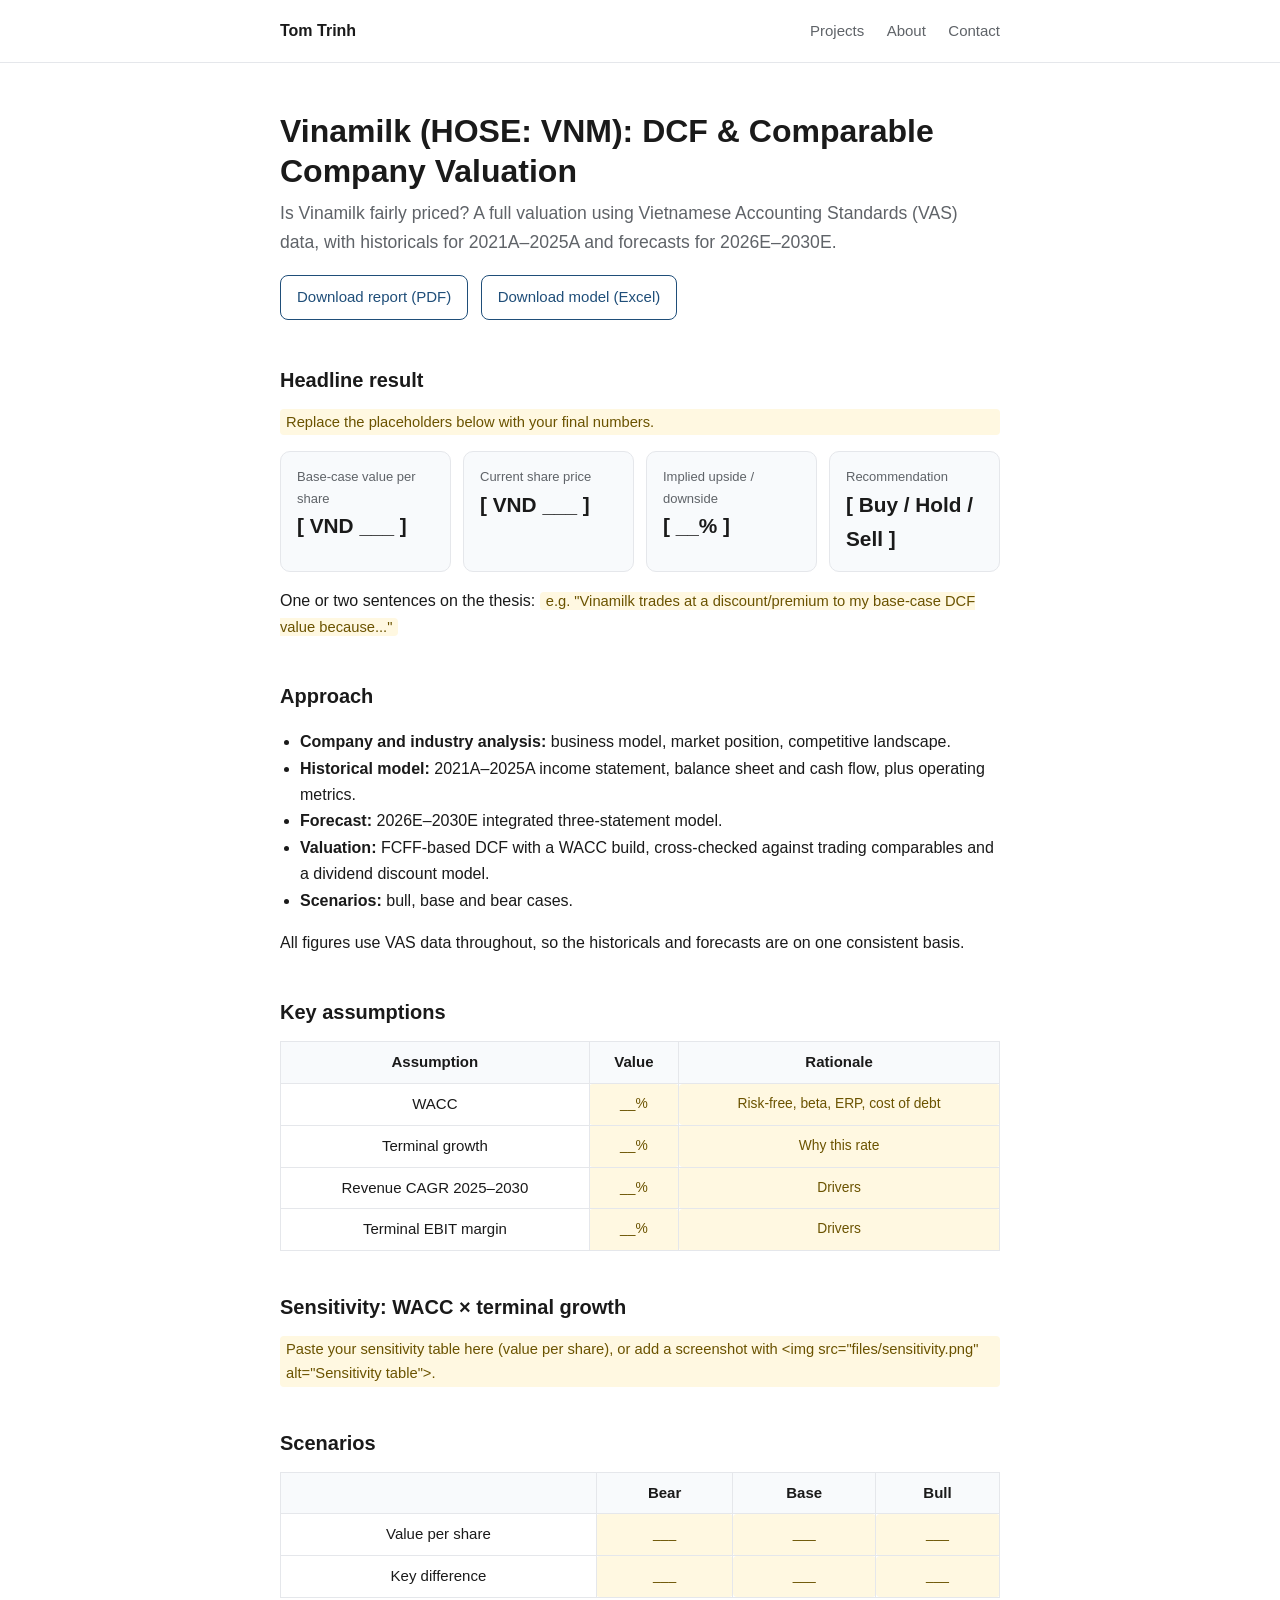
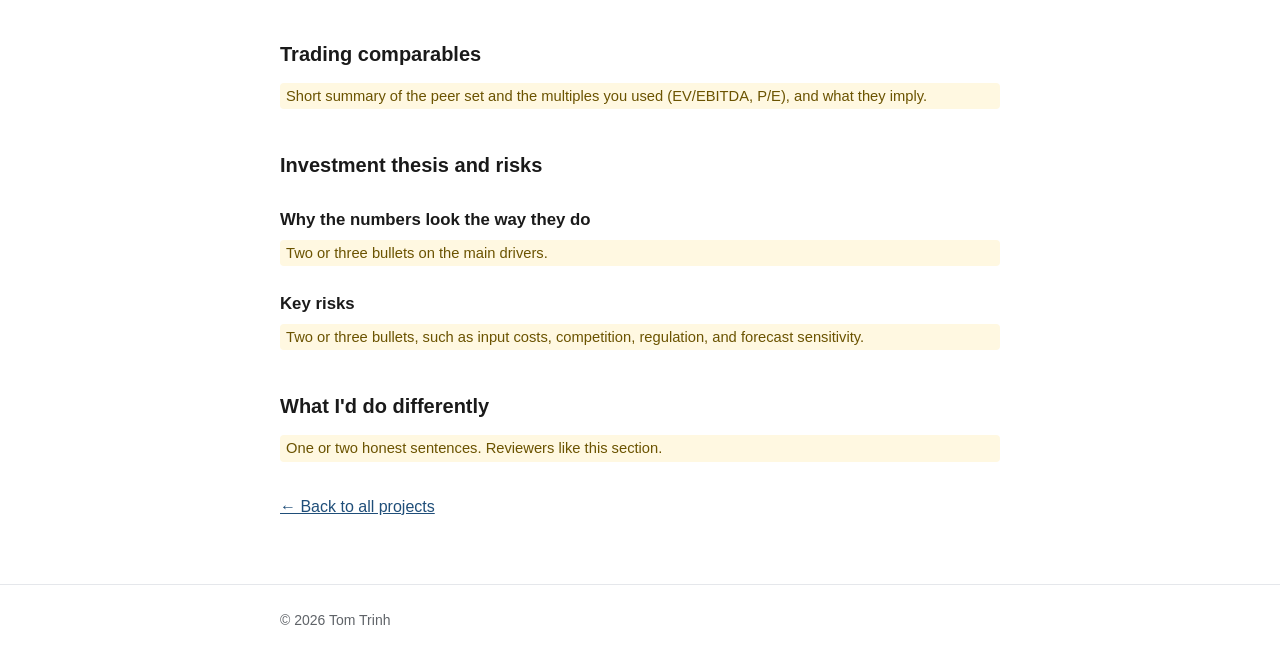
==== vinamilk.html @ cac60f93 "Add files via upload" ====
<!doctype html>
<html lang="en">
<head>
  <meta charset="utf-8">
  <meta name="viewport" content="width=device-width, initial-scale=1">
  <title>Vinamilk Valuation | Tom Trinh</title>
  <meta name="description" content="DCF and comparable-company valuation of Vinamilk (HOSE: VNM).">
  <link rel="stylesheet" href="style.css">
</head>
<body>
  <header class="site">
    <div class="wrap">
      <a class="brand" href="index.html">Tom Trinh</a>
      <nav>
        <a href="index.html#projects">Projects</a>
        <a href="index.html#about">About</a>
        <a href="index.html#contact">Contact</a>
      </nav>
    </div>
  </header>

  <main class="wrap">
    <h1>Vinamilk (HOSE: VNM): DCF &amp; Comparable Company Valuation</h1>
    <p class="lead">Is Vinamilk fairly priced? A full valuation using Vietnamese Accounting Standards (VAS) data, with historicals for 2021A–2025A and forecasts for 2026E–2030E.</p>
    <p>
      <a class="btn" href="files/vinamilk-report.pdf">Download report (PDF)</a>
      <a class="btn" href="files/vinamilk-model.xlsx">Download model (Excel)</a>
    </p>

    <h2>Headline result</h2>
    <p class="todo">Replace the placeholders below with your final numbers.</p>
    <div class="stats">
      <div class="stat"><div class="label">Base-case value per share</div><div class="value">[ VND ___ ]</div></div>
      <div class="stat"><div class="label">Current share price</div><div class="value">[ VND ___ ]</div></div>
      <div class="stat"><div class="label">Implied upside / downside</div><div class="value">[ __% ]</div></div>
      <div class="stat"><div class="label">Recommendation</div><div class="value">[ Buy / Hold / Sell ]</div></div>
    </div>
    <p>One or two sentences on the thesis: <span class="todo">e.g. "Vinamilk trades at a discount/premium to my base-case DCF value because..."</span></p>

    <h2>Approach</h2>
    <ul>
      <li><strong>Company and industry analysis:</strong> business model, market position, competitive landscape.</li>
      <li><strong>Historical model:</strong> 2021A–2025A income statement, balance sheet and cash flow, plus operating metrics.</li>
      <li><strong>Forecast:</strong> 2026E–2030E integrated three-statement model.</li>
      <li><strong>Valuation:</strong> FCFF-based DCF with a WACC build, cross-checked against trading comparables and a dividend discount model.</li>
      <li><strong>Scenarios:</strong> bull, base and bear cases.</li>
    </ul>
    <p>All figures use VAS data throughout, so the historicals and forecasts are on one consistent basis.</p>

    <h2>Key assumptions</h2>
    <table>
      <tr><th>Assumption</th><th>Value</th><th>Rationale</th></tr>
      <tr><td>WACC</td><td class="todo">__%</td><td class="todo">Risk-free, beta, ERP, cost of debt</td></tr>
      <tr><td>Terminal growth</td><td class="todo">__%</td><td class="todo">Why this rate</td></tr>
      <tr><td>Revenue CAGR 2025–2030</td><td class="todo">__%</td><td class="todo">Drivers</td></tr>
      <tr><td>Terminal EBIT margin</td><td class="todo">__%</td><td class="todo">Drivers</td></tr>
    </table>

    <h2>Sensitivity: WACC × terminal growth</h2>
    <p class="todo">Paste your sensitivity table here (value per share), or add a screenshot with &lt;img src="files/sensitivity.png" alt="Sensitivity table"&gt;.</p>

    <h2>Scenarios</h2>
    <table>
      <tr><th></th><th>Bear</th><th>Base</th><th>Bull</th></tr>
      <tr><td>Value per share</td><td class="todo">___</td><td class="todo">___</td><td class="todo">___</td></tr>
      <tr><td>Key difference</td><td class="todo">___</td><td class="todo">___</td><td class="todo">___</td></tr>
    </table>

    <h2>Trading comparables</h2>
    <p class="todo">Short summary of the peer set and the multiples you used (EV/EBITDA, P/E), and what they imply.</p>

    <h2>Investment thesis and risks</h2>
    <h3>Why the numbers look the way they do</h3>
    <p class="todo">Two or three bullets on the main drivers.</p>
    <h3>Key risks</h3>
    <p class="todo">Two or three bullets, such as input costs, competition, regulation, and forecast sensitivity.</p>

    <h2>What I'd do differently</h2>
    <p class="todo">One or two honest sentences. Reviewers like this section.</p>

    <p style="margin-top:32px"><a href="index.html">← Back to all projects</a></p>
  </main>

  <footer>
    <div class="wrap">© 2026 Tom Trinh</div>
  </footer>
</body>
</html>
---- style.css ----
:root {
  --bg: #ffffff;
  --text: #1a1a1a;
  --muted: #5f6368;
  --line: #e5e7eb;
  --accent: #1f4e79;
  --card: #f8fafc;
}
@media (prefers-color-scheme: dark) {
  :root {
    --bg: #0f1419;
    --text: #e8eaed;
    --muted: #9aa0a6;
    --line: #2a313a;
    --accent: #7fb2e5;
    --card: #161c24;
  }
}
* { box-sizing: border-box; }
body {
  margin: 0;
  background: var(--bg);
  color: var(--text);
  font-family: -apple-system, BlinkMacSystemFont, "Segoe UI", Roboto, Helvetica, Arial, sans-serif;
  line-height: 1.65;
}
.wrap { max-width: 760px; margin: 0 auto; padding: 0 20px; }
header.site { border-bottom: 1px solid var(--line); }
header.site .wrap { display: flex; justify-content: space-between; align-items: center; padding-top: 18px; padding-bottom: 18px; }
header.site a.brand { font-weight: 700; color: var(--text); text-decoration: none; }
nav a { margin-left: 18px; color: var(--muted); text-decoration: none; font-size: 15px; }
nav a:hover { color: var(--accent); }
h1 { font-size: 2rem; line-height: 1.25; margin: 48px 0 8px; }
h2 { font-size: 1.25rem; margin: 40px 0 12px; }
h3 { font-size: 1.05rem; margin: 24px 0 6px; }
p { margin: 0 0 14px; }
.lead { font-size: 1.1rem; color: var(--muted); }
a { color: var(--accent); }
.cards { display: grid; gap: 16px; margin-top: 12px; }
.card { border: 1px solid var(--line); background: var(--card); border-radius: 10px; padding: 18px 20px; }
.card h3 { margin-top: 0; }
.card .tag { font-size: 13px; color: var(--muted); }
.card.soon { opacity: 0.7; }
.stats { display: grid; grid-template-columns: repeat(auto-fit, minmax(150px, 1fr)); gap: 12px; margin: 16px 0; }
.stat { border: 1px solid var(--line); background: var(--card); border-radius: 10px; padding: 14px 16px; }
.stat .label { font-size: 13px; color: var(--muted); }
.stat .value { font-size: 1.3rem; font-weight: 700; }
.todo { background: #fff8e1; color: #6b5300; padding: 1px 6px; border-radius: 4px; font-size: 0.92em; }
@media (prefers-color-scheme: dark) { .todo { background: #3a3000; color: #ffd966; } }
table { border-collapse: collapse; width: 100%; font-size: 15px; margin: 12px 0; }
th, td { border: 1px solid var(--line); padding: 8px 10px; text-align: center; }
th { background: var(--card); }
ul { padding-left: 20px; }
footer { border-top: 1px solid var(--line); margin-top: 64px; padding: 24px 0 40px; color: var(--muted); font-size: 14px; }
.btn { display: inline-block; padding: 9px 16px; border-radius: 8px; border: 1px solid var(--accent); color: var(--accent); text-decoration: none; margin: 4px 8px 4px 0; font-size: 15px; }
.btn:hover { background: var(--accent); color: var(--bg); }
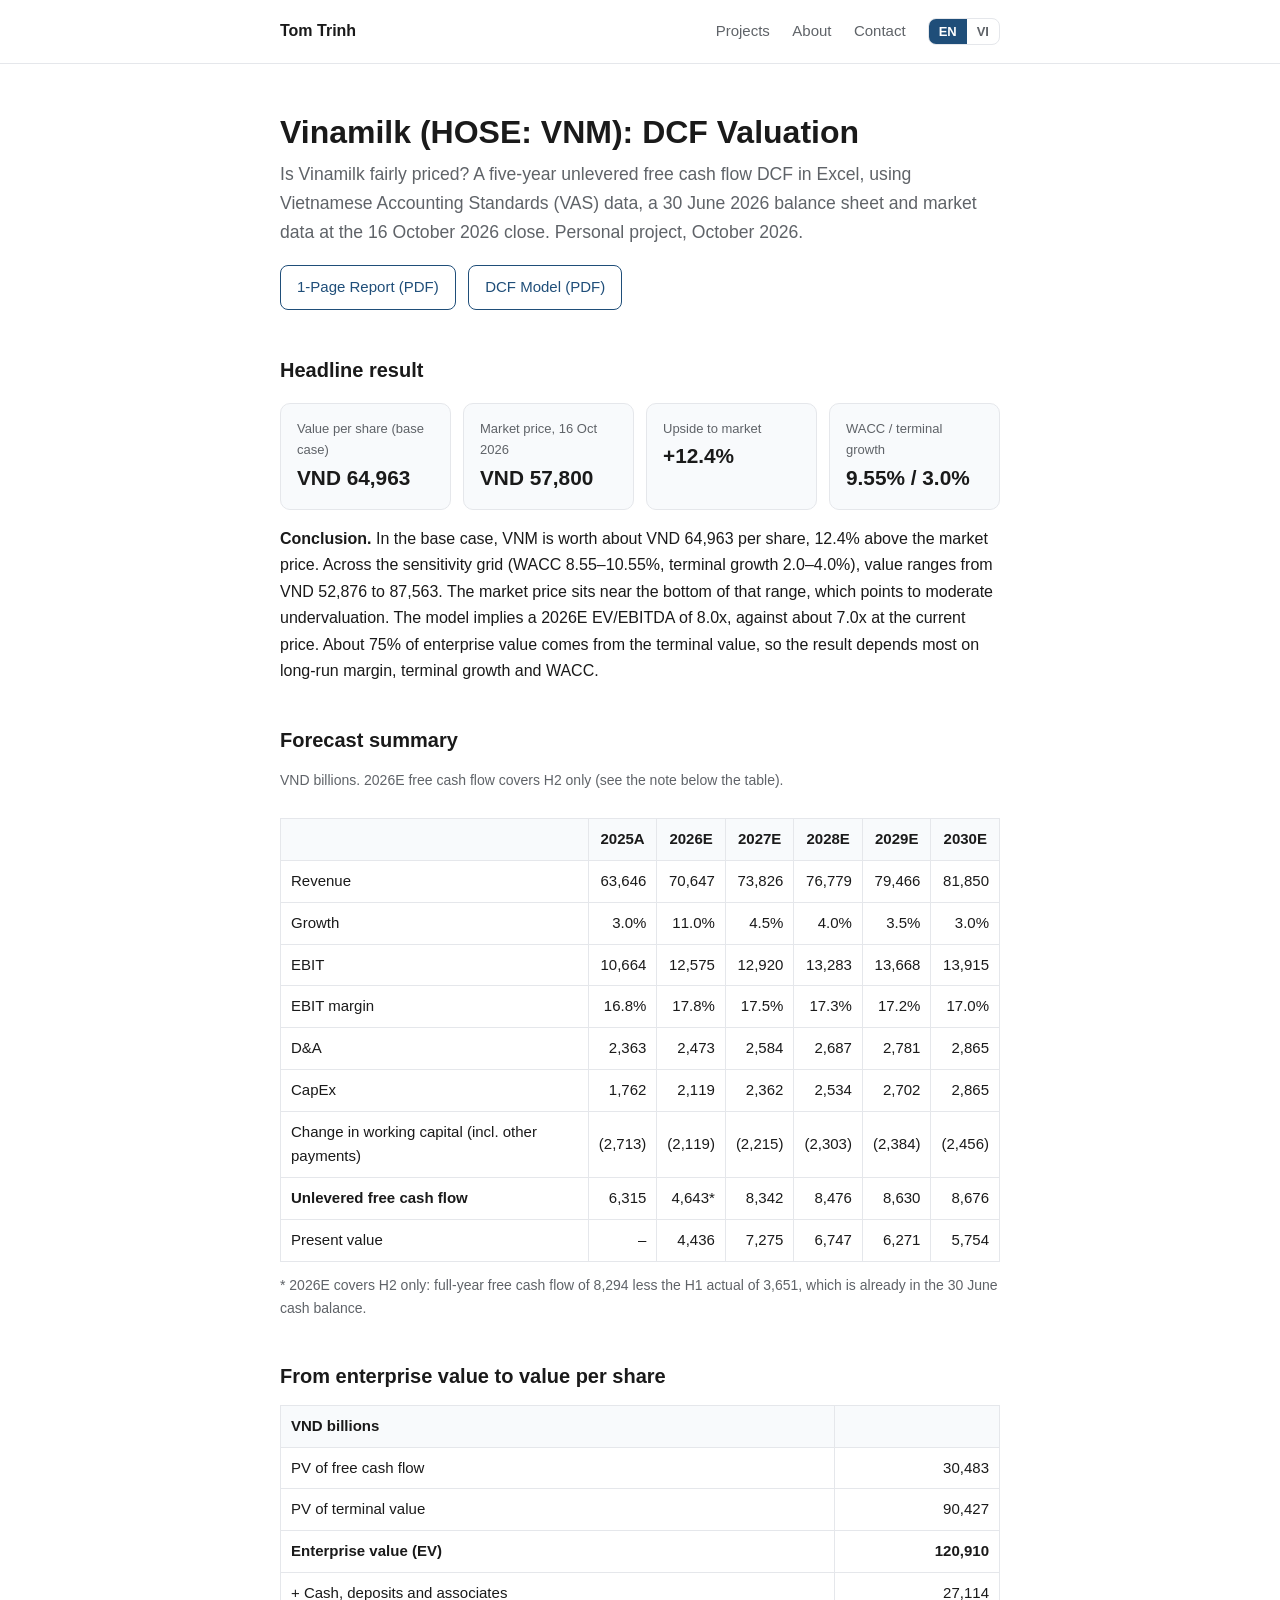
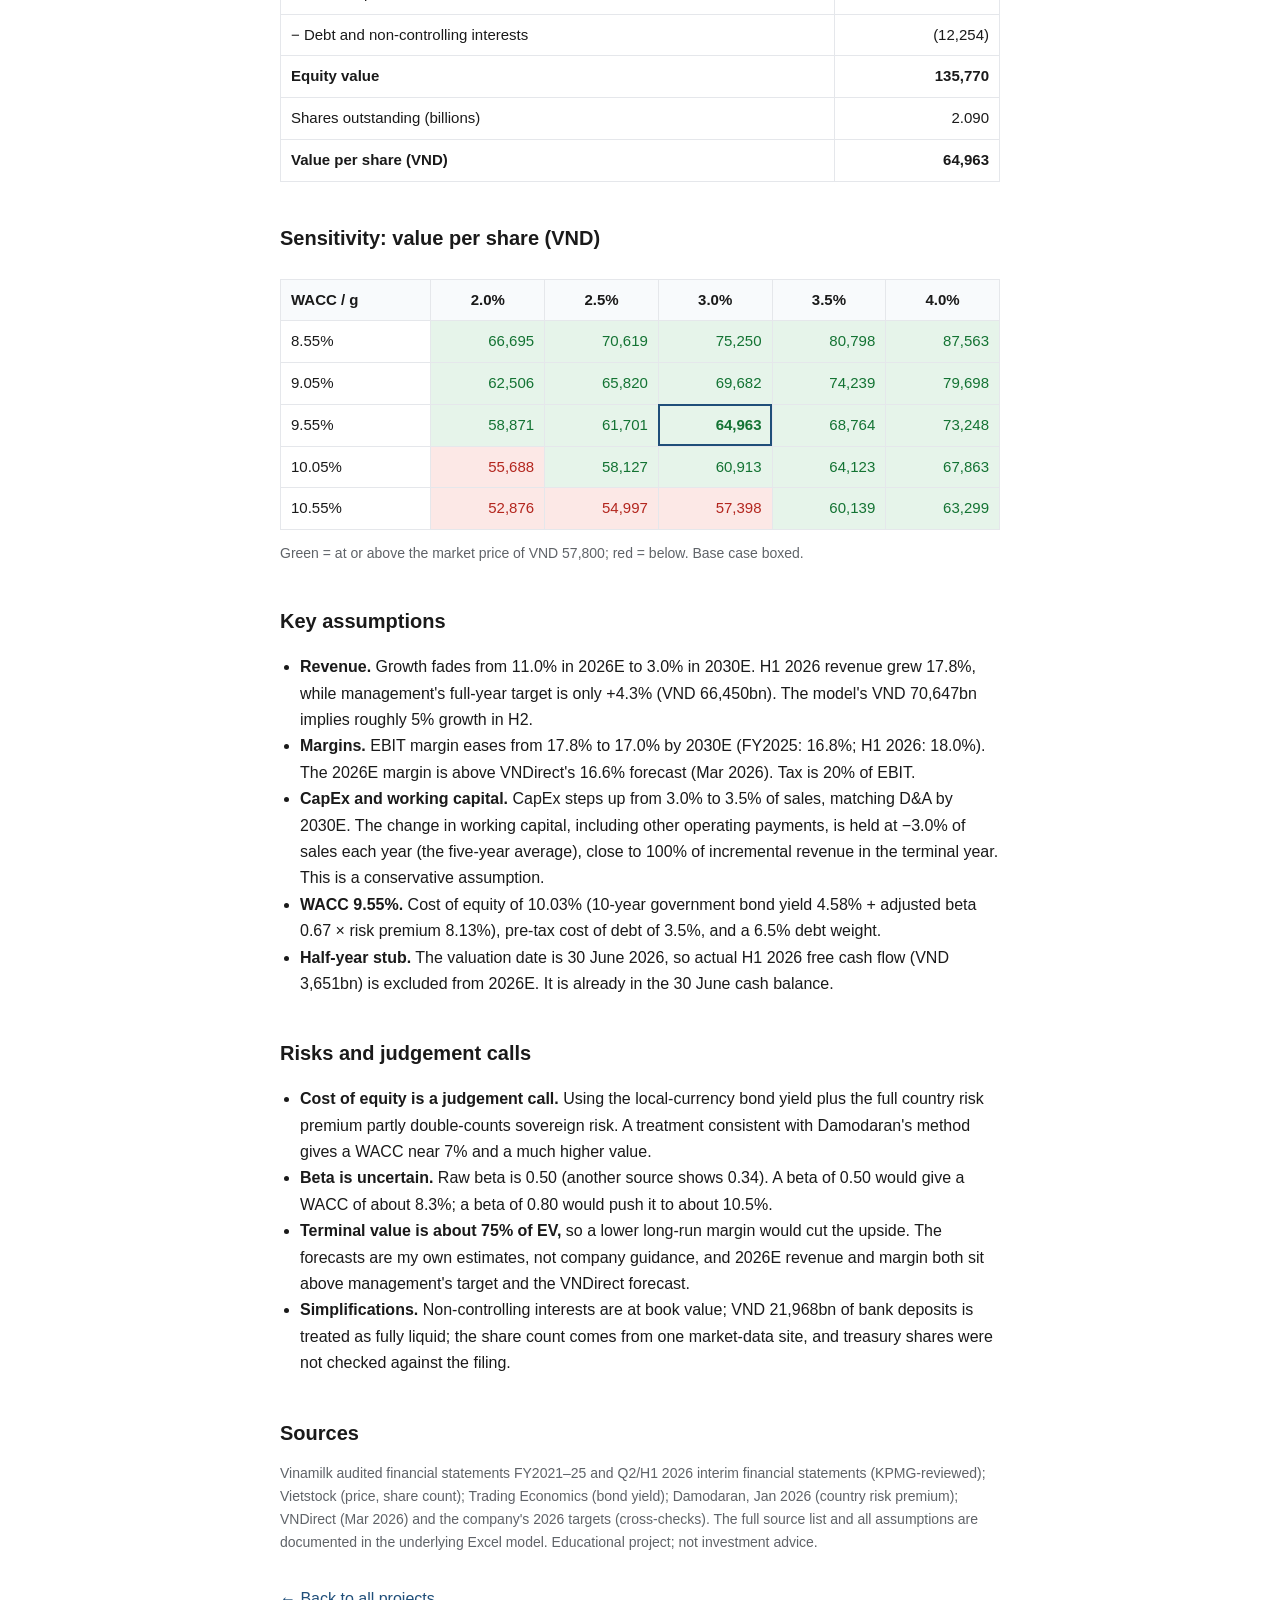
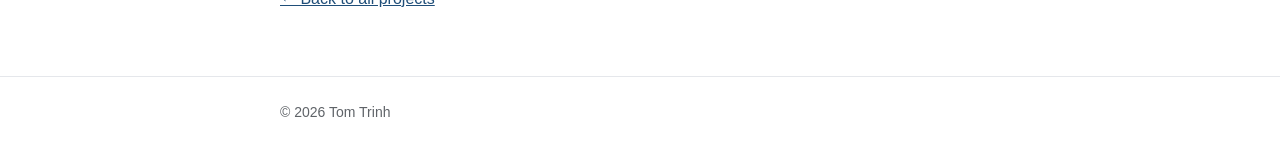
==== commit fdbbd2e9: "Add files via upload" ====
--- a/vinamilk.html
+++ b/vinamilk.html
@@ -3,82 +3,206 @@
 <head>
   <meta charset="utf-8">
   <meta name="viewport" content="width=device-width, initial-scale=1">
-  <title>Vinamilk Valuation | Tom Trinh</title>
-  <meta name="description" content="DCF and comparable-company valuation of Vinamilk (HOSE: VNM).">
+  <title data-en="Vinamilk Valuation | Tom Trinh" data-vi="Định giá Vinamilk | Tom Trinh">Vinamilk Valuation | Tom Trinh</title>
+  <meta name="description" content="DCF valuation of Vinamilk (HOSE: VNM): base case VND 64,963 per share, 12.4% above the market price.">
   <link rel="stylesheet" href="style.css">
+  <script src="script.js"></script>
 </head>
 <body>
   <header class="site">
     <div class="wrap">
       <a class="brand" href="index.html">Tom Trinh</a>
-      <nav>
-        <a href="index.html#projects">Projects</a>
-        <a href="index.html#about">About</a>
-        <a href="index.html#contact">Contact</a>
-      </nav>
+      <div class="right">
+        <nav>
+          <a href="index.html#projects"><span class="en">Projects</span><span class="vi">Dự án</span></a>
+          <a href="index.html#about"><span class="en">About</span><span class="vi">Giới thiệu</span></a>
+          <a href="index.html#contact"><span class="en">Contact</span><span class="vi">Liên hệ</span></a>
+        </nav>
+        <div class="lang" role="group" aria-label="Language">
+          <button type="button" data-lang="en">EN</button>
+          <button type="button" data-lang="vi">VI</button>
+        </div>
+      </div>
     </div>
   </header>
 
   <main class="wrap">
-    <h1>Vinamilk (HOSE: VNM): DCF &amp; Comparable Company Valuation</h1>
-    <p class="lead">Is Vinamilk fairly priced? A full valuation using Vietnamese Accounting Standards (VAS) data, with historicals for 2021A–2025A and forecasts for 2026E–2030E.</p>
+    <h1>
+      <span class="en">Vinamilk (HOSE: VNM): DCF Valuation</span>
+      <span class="vi">Vinamilk (HOSE: VNM): Định giá DCF</span>
+    </h1>
+    <p class="lead en">Is Vinamilk fairly priced? A five-year unlevered free cash flow DCF in Excel, using Vietnamese Accounting Standards (VAS) data, a 30 June 2026 balance sheet and market data at the 16 October 2026 close. Personal project, October 2026.</p>
+    <p class="lead vi">Vinamilk có đang được định giá hợp lý không? Mô hình DCF dòng tiền tự do không vay nợ 5 năm trên Excel, sử dụng dữ liệu theo Chuẩn mực Kế toán Việt Nam (VAS), bảng cân đối tại 30/06/2026 và dữ liệu thị trường ngày 16/10/2026. Dự án cá nhân, tháng 10/2026.</p>
     <p>
-      <a class="btn" href="files/vinamilk-report.pdf">Download report (PDF)</a>
-      <a class="btn" href="files/vinamilk-model.xlsx">Download model (Excel)</a>
+      <a class="btn en" href="files/vinamilk-1-page-report-en.pdf">1-Page Report (PDF)</a>
+      <a class="btn en" href="files/vinamilk-dcf-model-en.pdf">DCF Model (PDF)</a>
+      <a class="btn vi" href="files/vinamilk-1-page-report-vi.pdf">Báo cáo 1 trang (PDF)</a>
+      <a class="btn vi" href="files/vinamilk-dcf-model-vi.pdf">Mô hình DCF (PDF)</a>
     </p>
 
-    <h2>Headline result</h2>
-    <p class="todo">Replace the placeholders below with your final numbers.</p>
-    <div class="stats">
-      <div class="stat"><div class="label">Base-case value per share</div><div class="value">[ VND ___ ]</div></div>
-      <div class="stat"><div class="label">Current share price</div><div class="value">[ VND ___ ]</div></div>
-      <div class="stat"><div class="label">Implied upside / downside</div><div class="value">[ __% ]</div></div>
-      <div class="stat"><div class="label">Recommendation</div><div class="value">[ Buy / Hold / Sell ]</div></div>
-    </div>
-    <p>One or two sentences on the thesis: <span class="todo">e.g. "Vinamilk trades at a discount/premium to my base-case DCF value because..."</span></p>
-
-    <h2>Approach</h2>
-    <ul>
-      <li><strong>Company and industry analysis:</strong> business model, market position, competitive landscape.</li>
-      <li><strong>Historical model:</strong> 2021A–2025A income statement, balance sheet and cash flow, plus operating metrics.</li>
-      <li><strong>Forecast:</strong> 2026E–2030E integrated three-statement model.</li>
-      <li><strong>Valuation:</strong> FCFF-based DCF with a WACC build, cross-checked against trading comparables and a dividend discount model.</li>
-      <li><strong>Scenarios:</strong> bull, base and bear cases.</li>
-    </ul>
-    <p>All figures use VAS data throughout, so the historicals and forecasts are on one consistent basis.</p>
-
-    <h2>Key assumptions</h2>
-    <table>
-      <tr><th>Assumption</th><th>Value</th><th>Rationale</th></tr>
-      <tr><td>WACC</td><td class="todo">__%</td><td class="todo">Risk-free, beta, ERP, cost of debt</td></tr>
-      <tr><td>Terminal growth</td><td class="todo">__%</td><td class="todo">Why this rate</td></tr>
-      <tr><td>Revenue CAGR 2025–2030</td><td class="todo">__%</td><td class="todo">Drivers</td></tr>
-      <tr><td>Terminal EBIT margin</td><td class="todo">__%</td><td class="todo">Drivers</td></tr>
-    </table>
-
-    <h2>Sensitivity: WACC × terminal growth</h2>
-    <p class="todo">Paste your sensitivity table here (value per share), or add a screenshot with &lt;img src="files/sensitivity.png" alt="Sensitivity table"&gt;.</p>
-
-    <h2>Scenarios</h2>
-    <table>
-      <tr><th></th><th>Bear</th><th>Base</th><th>Bull</th></tr>
-      <tr><td>Value per share</td><td class="todo">___</td><td class="todo">___</td><td class="todo">___</td></tr>
-      <tr><td>Key difference</td><td class="todo">___</td><td class="todo">___</td><td class="todo">___</td></tr>
-    </table>
-
-    <h2>Trading comparables</h2>
-    <p class="todo">Short summary of the peer set and the multiples you used (EV/EBITDA, P/E), and what they imply.</p>
-
-    <h2>Investment thesis and risks</h2>
-    <h3>Why the numbers look the way they do</h3>
-    <p class="todo">Two or three bullets on the main drivers.</p>
-    <h3>Key risks</h3>
-    <p class="todo">Two or three bullets, such as input costs, competition, regulation, and forecast sensitivity.</p>
-
-    <h2>What I'd do differently</h2>
-    <p class="todo">One or two honest sentences. Reviewers like this section.</p>
-
-    <p style="margin-top:32px"><a href="index.html">← Back to all projects</a></p>
+    <!-- ========== HEADLINE ========== -->
+    <h2><span class="en">Headline result</span><span class="vi">Kết quả chính</span></h2>
+    <div class="stats en">
+      <div class="stat"><div class="label">Value per share (base case)</div><div class="value">VND 64,963</div></div>
+      <div class="stat"><div class="label">Market price, 16 Oct 2026</div><div class="value">VND 57,800</div></div>
+      <div class="stat"><div class="label">Upside to market</div><div class="value">+12.4%</div></div>
+      <div class="stat"><div class="label">WACC / terminal growth</div><div class="value">9.55% / 3.0%</div></div>
+    </div>
+    <div class="stats vi">
+      <div class="stat"><div class="label">Giá trị mỗi cổ phiếu (kịch bản cơ sở)</div><div class="value">VND 64.963</div></div>
+      <div class="stat"><div class="label">Giá thị trường, 16/10/2026</div><div class="value">VND 57.800</div></div>
+      <div class="stat"><div class="label">Tiềm năng tăng so với giá thị trường</div><div class="value">+12,4%</div></div>
+      <div class="stat"><div class="label">WACC / tăng trưởng dài hạn</div><div class="value">9,55% / 3,0%</div></div>
+    </div>
+    <p class="en"><strong>Conclusion.</strong> In the base case, VNM is worth about VND 64,963 per share, 12.4% above the market price. Across the sensitivity grid (WACC 8.55–10.55%, terminal growth 2.0–4.0%), value ranges from VND 52,876 to 87,563. The market price sits near the bottom of that range, which points to moderate undervaluation. The model implies a 2026E EV/EBITDA of 8.0x, against about 7.0x at the current price. About 75% of enterprise value comes from the terminal value, so the result depends most on long-run margin, terminal growth and WACC.</p>
+    <p class="vi"><strong>Kết luận.</strong> Theo kịch bản cơ sở, VNM có giá trị khoảng 64.963 VND/cổ phiếu, cao hơn giá thị trường 12,4%. Trên lưới độ nhạy (WACC 8,55–10,55%, tăng trưởng dài hạn 2,0–4,0%), giá trị dao động từ 52.876 đến 87.563 VND; giá thị trường nằm gần cận dưới của khoảng này, cho thấy cổ phiếu bị định giá thấp ở mức vừa phải. Mô hình ngụ ý EV/EBITDA 2026E là 8,0x, so với khoảng 7,0x theo giá hiện tại. Khoảng 75% giá trị doanh nghiệp đến từ giá trị cuối kỳ, nên kết quả phụ thuộc nhiều nhất vào biên lợi nhuận dài hạn, tốc độ tăng trưởng và WACC.</p>
+
+    <!-- ========== FORECAST ========== -->
+    <h2><span class="en">Forecast summary</span><span class="vi">Tóm tắt dự phóng</span></h2>
+
+    <div class="en">
+      <p class="note">VND billions. 2026E free cash flow covers H2 only (see the note below the table).</p>
+      <div class="scroll">
+      <table class="num">
+        <tr><th class="left"></th><th>2025A</th><th>2026E</th><th>2027E</th><th>2028E</th><th>2029E</th><th>2030E</th></tr>
+        <tr><td class="left">Revenue</td><td>63,646</td><td>70,647</td><td>73,826</td><td>76,779</td><td>79,466</td><td>81,850</td></tr>
+        <tr><td class="left">Growth</td><td>3.0%</td><td>11.0%</td><td>4.5%</td><td>4.0%</td><td>3.5%</td><td>3.0%</td></tr>
+        <tr><td class="left">EBIT</td><td>10,664</td><td>12,575</td><td>12,920</td><td>13,283</td><td>13,668</td><td>13,915</td></tr>
+        <tr><td class="left">EBIT margin</td><td>16.8%</td><td>17.8%</td><td>17.5%</td><td>17.3%</td><td>17.2%</td><td>17.0%</td></tr>
+        <tr><td class="left">D&amp;A</td><td>2,363</td><td>2,473</td><td>2,584</td><td>2,687</td><td>2,781</td><td>2,865</td></tr>
+        <tr><td class="left">CapEx</td><td>1,762</td><td>2,119</td><td>2,362</td><td>2,534</td><td>2,702</td><td>2,865</td></tr>
+        <tr><td class="left">Change in working capital (incl. other payments)</td><td>(2,713)</td><td>(2,119)</td><td>(2,215)</td><td>(2,303)</td><td>(2,384)</td><td>(2,456)</td></tr>
+        <tr><td class="left"><strong>Unlevered free cash flow</strong></td><td>6,315</td><td>4,643*</td><td>8,342</td><td>8,476</td><td>8,630</td><td>8,676</td></tr>
+        <tr><td class="left">Present value</td><td>–</td><td>4,436</td><td>7,275</td><td>6,747</td><td>6,271</td><td>5,754</td></tr>
+      </table>
+      </div>
+      <p class="note">* 2026E covers H2 only: full-year free cash flow of 8,294 less the H1 actual of 3,651, which is already in the 30 June cash balance.</p>
+    </div>
+
+    <div class="vi">
+      <p class="note">Tỷ VND. Dòng tiền tự do 2026E chỉ tính H2 (xem chú thích dưới bảng).</p>
+      <div class="scroll">
+      <table class="num">
+        <tr><th class="left"></th><th>2025A</th><th>2026E</th><th>2027E</th><th>2028E</th><th>2029E</th><th>2030E</th></tr>
+        <tr><td class="left">Doanh thu</td><td>63.646</td><td>70.647</td><td>73.826</td><td>76.779</td><td>79.466</td><td>81.850</td></tr>
+        <tr><td class="left">Tăng trưởng</td><td>3,0%</td><td>11,0%</td><td>4,5%</td><td>4,0%</td><td>3,5%</td><td>3,0%</td></tr>
+        <tr><td class="left">EBIT</td><td>10.664</td><td>12.575</td><td>12.920</td><td>13.283</td><td>13.668</td><td>13.915</td></tr>
+        <tr><td class="left">Biên EBIT</td><td>16,8%</td><td>17,8%</td><td>17,5%</td><td>17,3%</td><td>17,2%</td><td>17,0%</td></tr>
+        <tr><td class="left">Khấu hao (D&amp;A)</td><td>2.363</td><td>2.473</td><td>2.584</td><td>2.687</td><td>2.781</td><td>2.865</td></tr>
+        <tr><td class="left">Chi đầu tư (CapEx)</td><td>1.762</td><td>2.119</td><td>2.362</td><td>2.534</td><td>2.702</td><td>2.865</td></tr>
+        <tr><td class="left">Thay đổi vốn lưu động (gồm chi hoạt động khác)</td><td>(2.713)</td><td>(2.119)</td><td>(2.215)</td><td>(2.303)</td><td>(2.384)</td><td>(2.456)</td></tr>
+        <tr><td class="left"><strong>Dòng tiền tự do</strong></td><td>6.315</td><td>4.643*</td><td>8.342</td><td>8.476</td><td>8.630</td><td>8.676</td></tr>
+        <tr><td class="left">Hiện giá (PV)</td><td>–</td><td>4.436</td><td>7.275</td><td>6.747</td><td>6.271</td><td>5.754</td></tr>
+      </table>
+      </div>
+      <p class="note">* 2026E chỉ tính H2: cả năm 8.294 trừ thực tế H1 3.651 (đã nằm trong số dư tiền tại 30/06).</p>
+    </div>
+
+    <!-- ========== EV BRIDGE ========== -->
+    <h2><span class="en">From enterprise value to value per share</span><span class="vi">Từ giá trị doanh nghiệp đến giá trị mỗi cổ phiếu</span></h2>
+
+    <div class="en">
+      <table class="num">
+        <tr><th class="left">VND billions</th><th></th></tr>
+        <tr><td class="left">PV of free cash flow</td><td>30,483</td></tr>
+        <tr><td class="left">PV of terminal value</td><td>90,427</td></tr>
+        <tr><td class="left"><strong>Enterprise value (EV)</strong></td><td><strong>120,910</strong></td></tr>
+        <tr><td class="left">+ Cash, deposits and associates</td><td>27,114</td></tr>
+        <tr><td class="left">− Debt and non-controlling interests</td><td>(12,254)</td></tr>
+        <tr><td class="left"><strong>Equity value</strong></td><td><strong>135,770</strong></td></tr>
+        <tr><td class="left">Shares outstanding (billions)</td><td>2.090</td></tr>
+        <tr><td class="left"><strong>Value per share (VND)</strong></td><td><strong>64,963</strong></td></tr>
+      </table>
+    </div>
+
+    <div class="vi">
+      <table class="num">
+        <tr><th class="left">Tỷ VND</th><th></th></tr>
+        <tr><td class="left">Hiện giá dòng tiền tự do</td><td>30.483</td></tr>
+        <tr><td class="left">Hiện giá giá trị cuối kỳ</td><td>90.427</td></tr>
+        <tr><td class="left"><strong>Giá trị doanh nghiệp (EV)</strong></td><td><strong>120.910</strong></td></tr>
+        <tr><td class="left">+ Tiền, tiền gửi và công ty liên kết</td><td>27.114</td></tr>
+        <tr><td class="left">− Nợ vay và lợi ích cổ đông không kiểm soát</td><td>(12.254)</td></tr>
+        <tr><td class="left"><strong>Giá trị vốn chủ sở hữu</strong></td><td><strong>135.770</strong></td></tr>
+        <tr><td class="left">Số cổ phiếu (tỷ)</td><td>2,090</td></tr>
+        <tr><td class="left"><strong>Giá trị mỗi cổ phiếu (VND)</strong></td><td><strong>64.963</strong></td></tr>
+      </table>
+    </div>
+
+    <!-- ========== SENSITIVITY ========== -->
+    <h2><span class="en">Sensitivity: value per share (VND)</span><span class="vi">Độ nhạy: giá trị mỗi cổ phiếu (VND)</span></h2>
+
+    <div class="en">
+      <div class="scroll">
+      <table class="num">
+        <tr><th class="left">WACC / g</th><th>2.0%</th><th>2.5%</th><th>3.0%</th><th>3.5%</th><th>4.0%</th></tr>
+        <tr><td class="left">8.55%</td><td class="g">66,695</td><td class="g">70,619</td><td class="g">75,250</td><td class="g">80,798</td><td class="g">87,563</td></tr>
+        <tr><td class="left">9.05%</td><td class="g">62,506</td><td class="g">65,820</td><td class="g">69,682</td><td class="g">74,239</td><td class="g">79,698</td></tr>
+        <tr><td class="left">9.55%</td><td class="g">58,871</td><td class="g">61,701</td><td class="g base">64,963</td><td class="g">68,764</td><td class="g">73,248</td></tr>
+        <tr><td class="left">10.05%</td><td class="r">55,688</td><td class="g">58,127</td><td class="g">60,913</td><td class="g">64,123</td><td class="g">67,863</td></tr>
+        <tr><td class="left">10.55%</td><td class="r">52,876</td><td class="r">54,997</td><td class="r">57,398</td><td class="g">60,139</td><td class="g">63,299</td></tr>
+      </table>
+      </div>
+      <p class="note">Green = at or above the market price of VND 57,800; red = below. Base case boxed.</p>
+    </div>
+
+    <div class="vi">
+      <div class="scroll">
+      <table class="num">
+        <tr><th class="left">WACC / g</th><th>2,0%</th><th>2,5%</th><th>3,0%</th><th>3,5%</th><th>4,0%</th></tr>
+        <tr><td class="left">8,55%</td><td class="g">66.695</td><td class="g">70.619</td><td class="g">75.250</td><td class="g">80.798</td><td class="g">87.563</td></tr>
+        <tr><td class="left">9,05%</td><td class="g">62.506</td><td class="g">65.820</td><td class="g">69.682</td><td class="g">74.239</td><td class="g">79.698</td></tr>
+        <tr><td class="left">9,55%</td><td class="g">58.871</td><td class="g">61.701</td><td class="g base">64.963</td><td class="g">68.764</td><td class="g">73.248</td></tr>
+        <tr><td class="left">10,05%</td><td class="r">55.688</td><td class="g">58.127</td><td class="g">60.913</td><td class="g">64.123</td><td class="g">67.863</td></tr>
+        <tr><td class="left">10,55%</td><td class="r">52.876</td><td class="r">54.997</td><td class="r">57.398</td><td class="g">60.139</td><td class="g">63.299</td></tr>
+      </table>
+      </div>
+      <p class="note">Xanh = bằng hoặc cao hơn giá thị trường 57.800 VND; đỏ = thấp hơn. Kịch bản cơ sở được đóng khung.</p>
+    </div>
+
+    <!-- ========== ASSUMPTIONS ========== -->
+    <h2><span class="en">Key assumptions</span><span class="vi">Giả định chính</span></h2>
+
+    <ul class="en">
+      <li><strong>Revenue.</strong> Growth fades from 11.0% in 2026E to 3.0% in 2030E. H1 2026 revenue grew 17.8%, while management's full-year target is only +4.3% (VND 66,450bn). The model's VND 70,647bn implies roughly 5% growth in H2.</li>
+      <li><strong>Margins.</strong> EBIT margin eases from 17.8% to 17.0% by 2030E (FY2025: 16.8%; H1 2026: 18.0%). The 2026E margin is above VNDirect's 16.6% forecast (Mar 2026). Tax is 20% of EBIT.</li>
+      <li><strong>CapEx and working capital.</strong> CapEx steps up from 3.0% to 3.5% of sales, matching D&amp;A by 2030E. The change in working capital, including other operating payments, is held at −3.0% of sales each year (the five-year average), close to 100% of incremental revenue in the terminal year. This is a conservative assumption.</li>
+      <li><strong>WACC 9.55%.</strong> Cost of equity of 10.03% (10-year government bond yield 4.58% + adjusted beta 0.67 × risk premium 8.13%), pre-tax cost of debt of 3.5%, and a 6.5% debt weight.</li>
+      <li><strong>Half-year stub.</strong> The valuation date is 30 June 2026, so actual H1 2026 free cash flow (VND 3,651bn) is excluded from 2026E. It is already in the 30 June cash balance.</li>
+    </ul>
+    <ul class="vi">
+      <li><strong>Doanh thu.</strong> Tăng trưởng giảm dần từ 11,0% (2026E) xuống 3,0% (2030E). Doanh thu H1 2026 tăng 17,8%, trong khi mục tiêu cả năm của ban lãnh đạo chỉ +4,3% (66.450 tỷ VND); mức 70.647 tỷ trong mô hình hàm ý H2 tăng khoảng 5%.</li>
+      <li><strong>Biên lợi nhuận.</strong> Biên EBIT giảm từ 17,8% xuống 17,0% vào 2030E (FY2025: 16,8%; H1 2026: 18,0%). Biên 2026E cao hơn mức dự báo 16,6% của VNDirect (3/2026). Thuế 20% trên EBIT.</li>
+      <li><strong>Chi đầu tư và vốn lưu động.</strong> CapEx tăng dần từ 3,0% lên 3,5% doanh thu, bằng khấu hao vào 2030E. Thay đổi vốn lưu động, gồm cả các khoản chi hoạt động khác, giữ ở −3,0% doanh thu mỗi năm (trung bình 5 năm), xấp xỉ 100% phần doanh thu tăng thêm ở năm cuối; đây là giả định thận trọng.</li>
+      <li><strong>WACC 9,55%.</strong> Chi phí vốn chủ sở hữu 10,03% (lợi suất trái phiếu chính phủ 10 năm 4,58% + beta điều chỉnh 0,67 × phần bù rủi ro 8,13%); chi phí nợ trước thuế 3,5%; tỷ trọng nợ 6,5%.</li>
+      <li><strong>Kỳ lẻ nửa năm.</strong> Ngày định giá là 30/06/2026 nên dòng tiền tự do thực tế của H1 2026 (3.651 tỷ VND) được loại khỏi 2026E, vì đã nằm trong số dư tiền tại 30/06.</li>
+    </ul>
+
+    <!-- ========== RISKS ========== -->
+    <h2><span class="en">Risks and judgement calls</span><span class="vi">Rủi ro và các nhận định chủ quan</span></h2>
+
+    <ul class="en">
+      <li><strong>Cost of equity is a judgement call.</strong> Using the local-currency bond yield plus the full country risk premium partly double-counts sovereign risk. A treatment consistent with Damodaran's method gives a WACC near 7% and a much higher value.</li>
+      <li><strong>Beta is uncertain.</strong> Raw beta is 0.50 (another source shows 0.34). A beta of 0.50 would give a WACC of about 8.3%; a beta of 0.80 would push it to about 10.5%.</li>
+      <li><strong>Terminal value is about 75% of EV,</strong> so a lower long-run margin would cut the upside. The forecasts are my own estimates, not company guidance, and 2026E revenue and margin both sit above management's target and the VNDirect forecast.</li>
+      <li><strong>Simplifications.</strong> Non-controlling interests are at book value; VND 21,968bn of bank deposits is treated as fully liquid; the share count comes from one market-data site, and treasury shares were not checked against the filing.</li>
+    </ul>
+    <ul class="vi">
+      <li><strong>Chi phí vốn chủ sở hữu là một nhận định chủ quan.</strong> Dùng lợi suất trái phiếu nội tệ cộng toàn bộ phần bù rủi ro quốc gia là tính trùng một phần rủi ro chủ quyền. Cách xử lý nhất quán với phương pháp của Damodaran cho WACC gần 7% và giá trị cao hơn nhiều.</li>
+      <li><strong>Beta chưa chắc chắn.</strong> Beta thô là 0,50 (một nguồn khác cho 0,34). Beta 0,50 cho WACC khoảng 8,3%; beta 0,80 đẩy WACC lên khoảng 10,5%.</li>
+      <li><strong>Giá trị cuối kỳ chiếm khoảng 75% EV,</strong> nên biên lợi nhuận dài hạn thấp hơn sẽ làm giảm tiềm năng tăng. Dự phóng là ước tính của tôi, không phải định hướng của công ty; doanh thu và biên 2026E đều cao hơn mục tiêu của ban lãnh đạo và dự báo của VNDirect.</li>
+      <li><strong>Đơn giản hóa.</strong> Lợi ích cổ đông không kiểm soát tính theo giá trị sổ sách; tiền gửi ngân hàng (21.968 tỷ VND) coi là thanh khoản hoàn toàn; số cổ phiếu lấy từ một trang dữ liệu thị trường, chưa đối chiếu cổ phiếu quỹ với báo cáo.</li>
+    </ul>
+
+    <!-- ========== SOURCES ========== -->
+    <h2><span class="en">Sources</span><span class="vi">Nguồn</span></h2>
+    <p class="note en">Vinamilk audited financial statements FY2021–25 and Q2/H1 2026 interim financial statements (KPMG-reviewed); Vietstock (price, share count); Trading Economics (bond yield); Damodaran, Jan 2026 (country risk premium); VNDirect (Mar 2026) and the company's 2026 targets (cross-checks). The full source list and all assumptions are documented in the underlying Excel model. Educational project; not investment advice.</p>
+    <p class="note vi">Báo cáo tài chính kiểm toán FY2021–25 và báo cáo tài chính giữa niên độ Q2/H1 2026 (đã được KPMG soát xét) của Vinamilk; Vietstock (giá, số cổ phiếu); Trading Economics (lợi suất trái phiếu); Damodaran, 1/2026 (phần bù rủi ro quốc gia); VNDirect (3/2026) và mục tiêu 2026 của công ty (đối chiếu). Danh sách đầy đủ và toàn bộ giả định được ghi trong file mô hình Excel gốc. Dự án học tập; không phải khuyến nghị đầu tư.</p>
+
+    <p style="margin-top:32px">
+      <a class="en" href="index.html">← Back to all projects</a>
+      <a class="vi" href="index.html">← Quay lại tất cả dự án</a>
+    </p>
   </main>
 
   <footer>
--- a/style.css
+++ b/style.css
@@ -24,12 +24,23 @@
   font-family: -apple-system, BlinkMacSystemFont, "Segoe UI", Roboto, Helvetica, Arial, sans-serif;
   line-height: 1.65;
 }
+
+/* Language switching */
+html[lang="en"] .vi { display: none !important; }
+html[lang="vi"] .en { display: none !important; }
+
 .wrap { max-width: 760px; margin: 0 auto; padding: 0 20px; }
 header.site { border-bottom: 1px solid var(--line); }
-header.site .wrap { display: flex; justify-content: space-between; align-items: center; padding-top: 18px; padding-bottom: 18px; }
+header.site .wrap { display: flex; justify-content: space-between; align-items: center; padding-top: 18px; padding-bottom: 18px; gap: 12px; flex-wrap: wrap; }
 header.site a.brand { font-weight: 700; color: var(--text); text-decoration: none; }
+.right { display: flex; align-items: center; }
 nav a { margin-left: 18px; color: var(--muted); text-decoration: none; font-size: 15px; }
 nav a:hover { color: var(--accent); }
+.lang { margin-left: 22px; display: inline-flex; border: 1px solid var(--line); border-radius: 8px; overflow: hidden; }
+.lang button { background: transparent; color: var(--muted); border: 0; padding: 5px 10px; font-size: 13px; font-weight: 600; cursor: pointer; font-family: inherit; }
+.lang button:hover { color: var(--accent); }
+.lang button.active { background: var(--accent); color: var(--bg); }
+
 h1 { font-size: 2rem; line-height: 1.25; margin: 48px 0 8px; }
 h2 { font-size: 1.25rem; margin: 40px 0 12px; }
 h3 { font-size: 1.05rem; margin: 24px 0 6px; }
@@ -50,6 +61,18 @@
 table { border-collapse: collapse; width: 100%; font-size: 15px; margin: 12px 0; }
 th, td { border: 1px solid var(--line); padding: 8px 10px; text-align: center; }
 th { background: var(--card); }
+table.num td { text-align: right; white-space: nowrap; }
+table.num th { white-space: nowrap; }
+td.left, th.left { text-align: left !important; white-space: normal !important; }
+.scroll { overflow-x: auto; }
+td.g { background: #e6f4ea; color: #137333; }
+td.r { background: #fce8e6; color: #b3261e; }
+td.base { outline: 2px solid var(--accent); outline-offset: -2px; font-weight: 700; }
+@media (prefers-color-scheme: dark) {
+  td.g { background: #12301c; color: #81c995; }
+  td.r { background: #3a1613; color: #f28b82; }
+}
+.note { font-size: 14px; color: var(--muted); }
 ul { padding-left: 20px; }
 footer { border-top: 1px solid var(--line); margin-top: 64px; padding: 24px 0 40px; color: var(--muted); font-size: 14px; }
 .btn { display: inline-block; padding: 9px 16px; border-radius: 8px; border: 1px solid var(--accent); color: var(--accent); text-decoration: none; margin: 4px 8px 4px 0; font-size: 15px; }
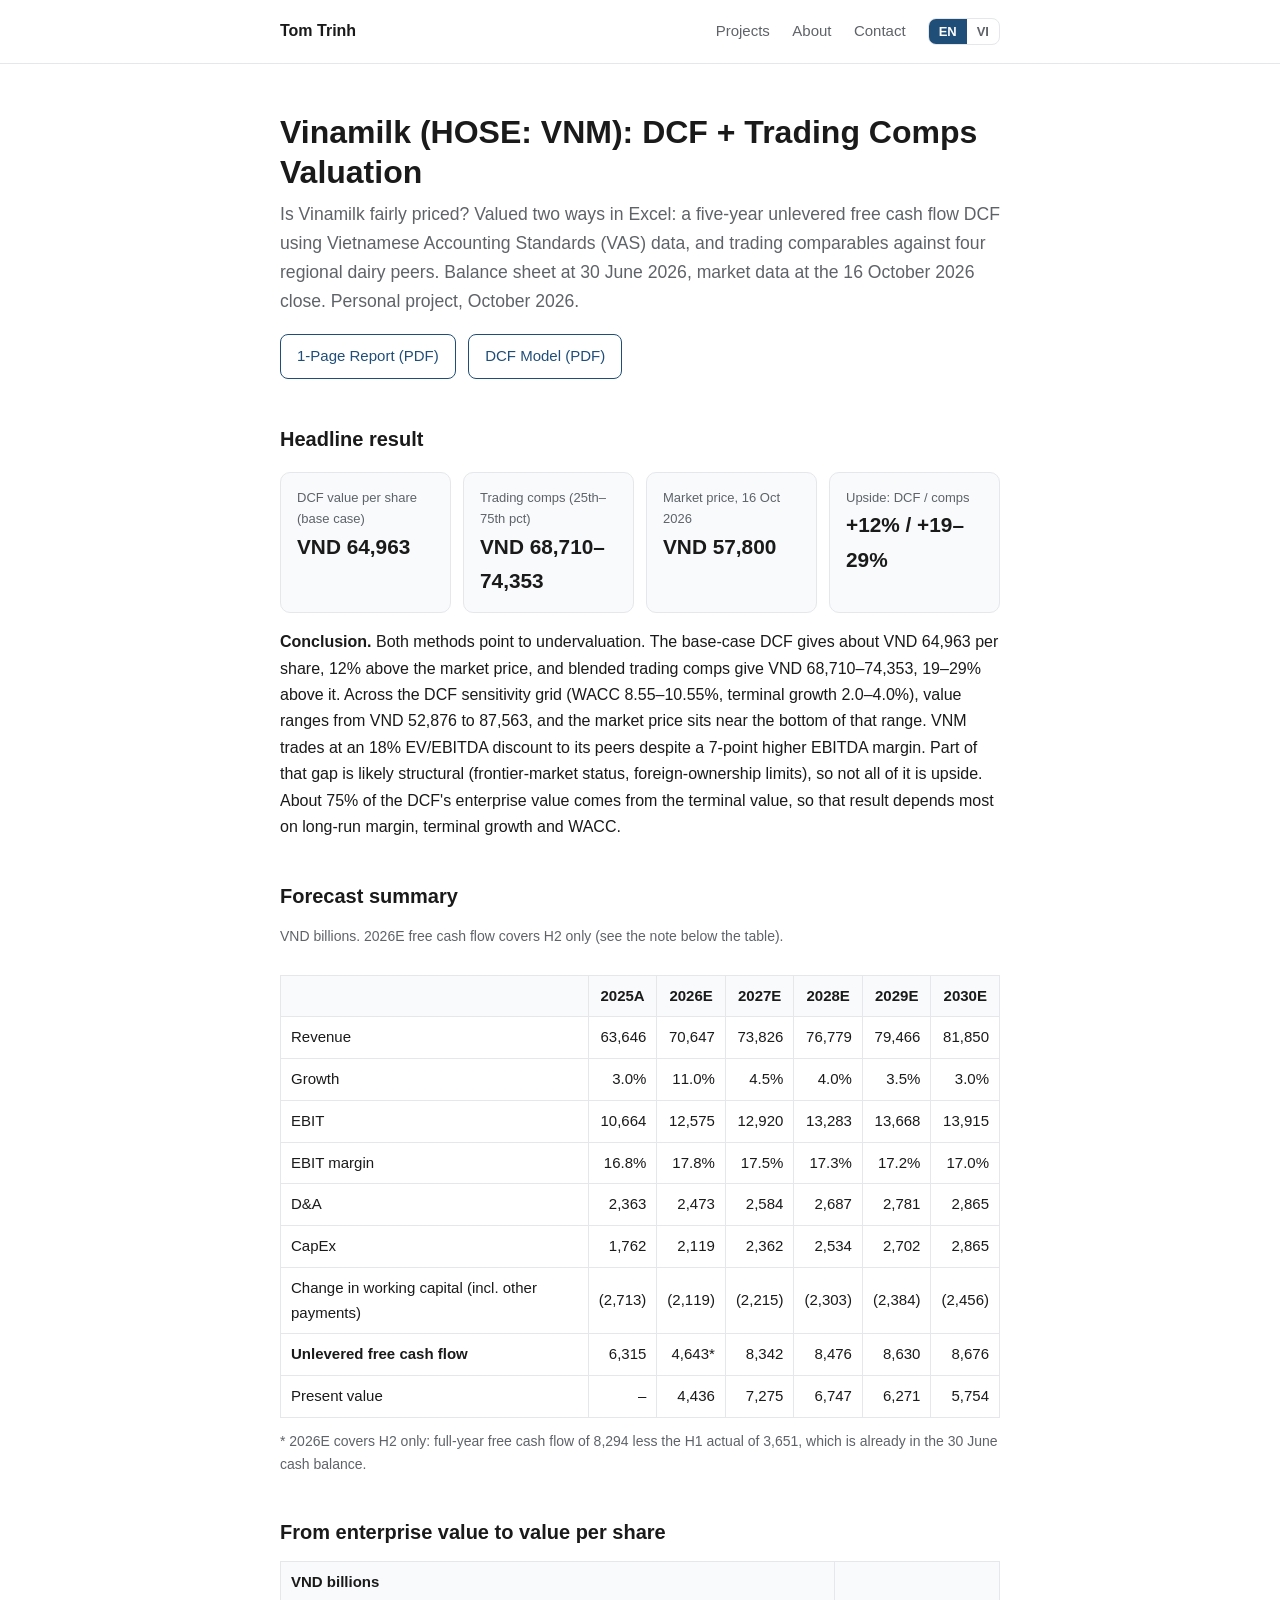
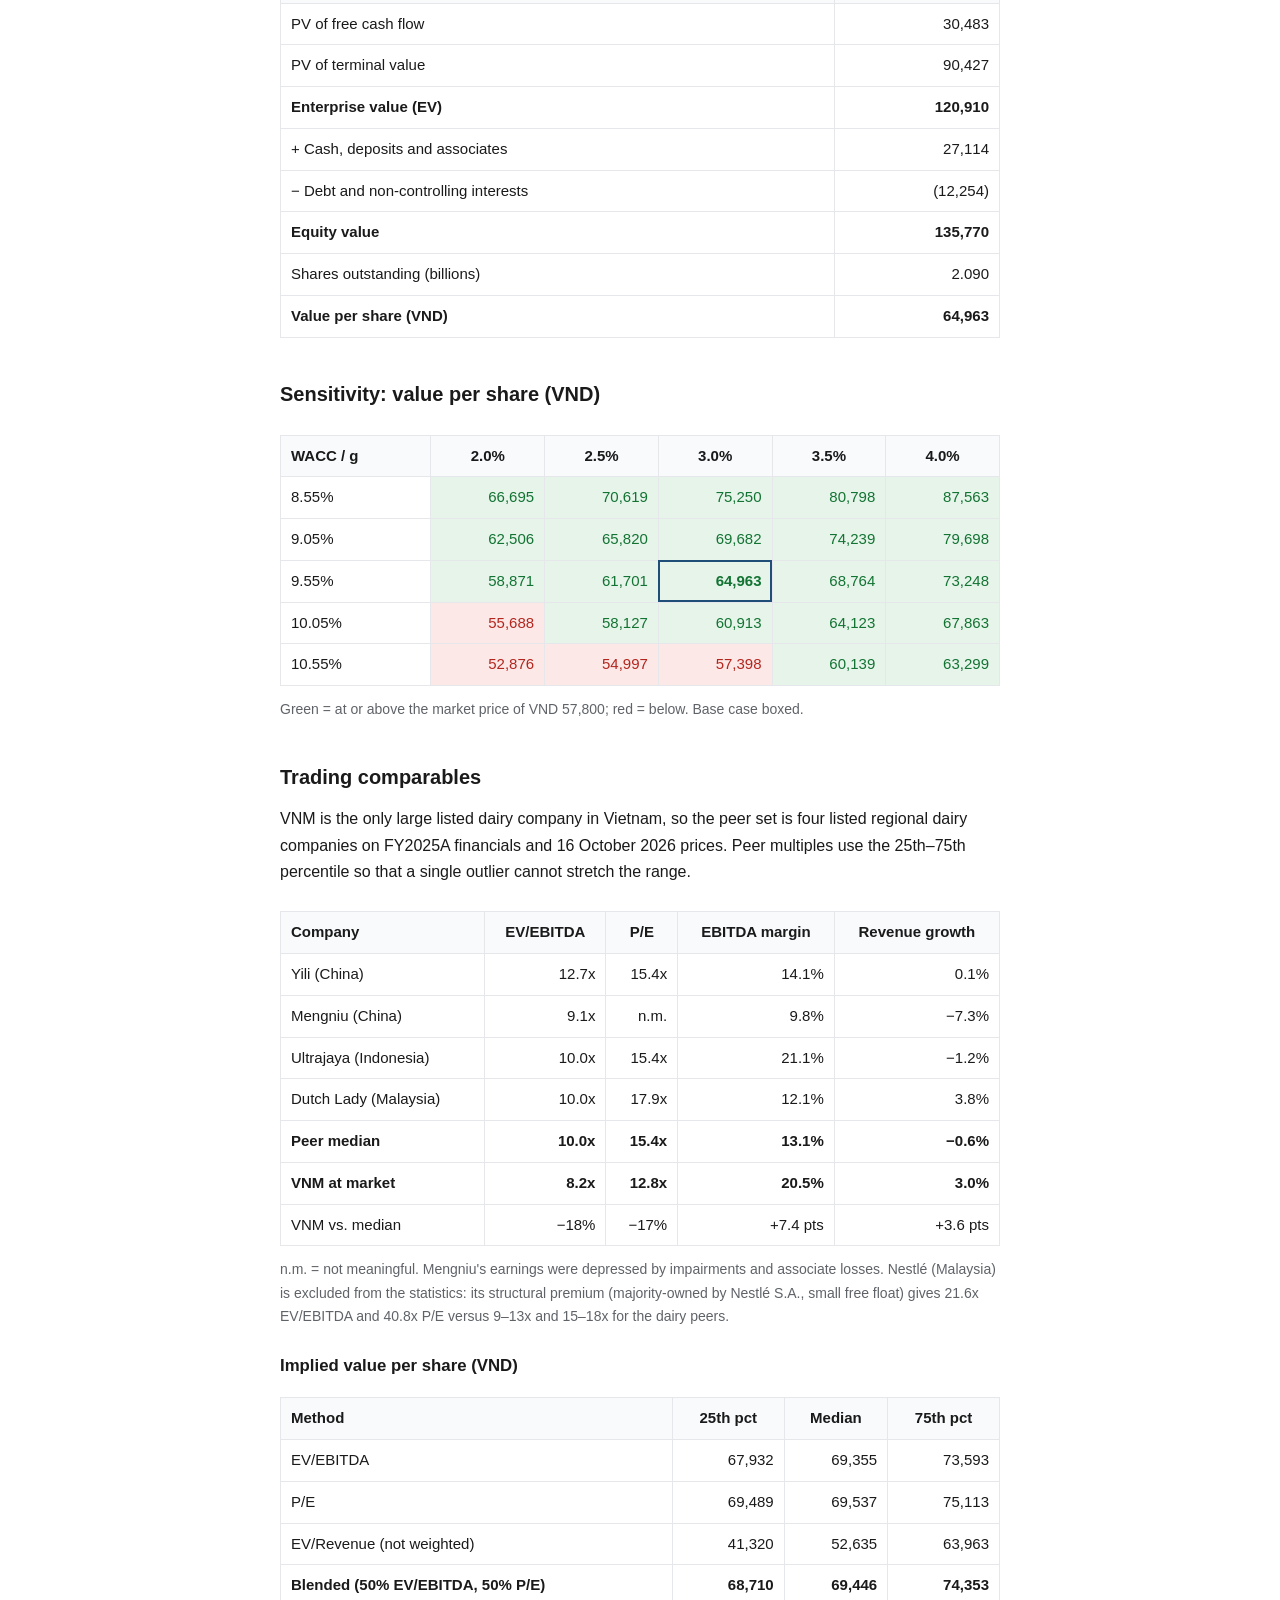
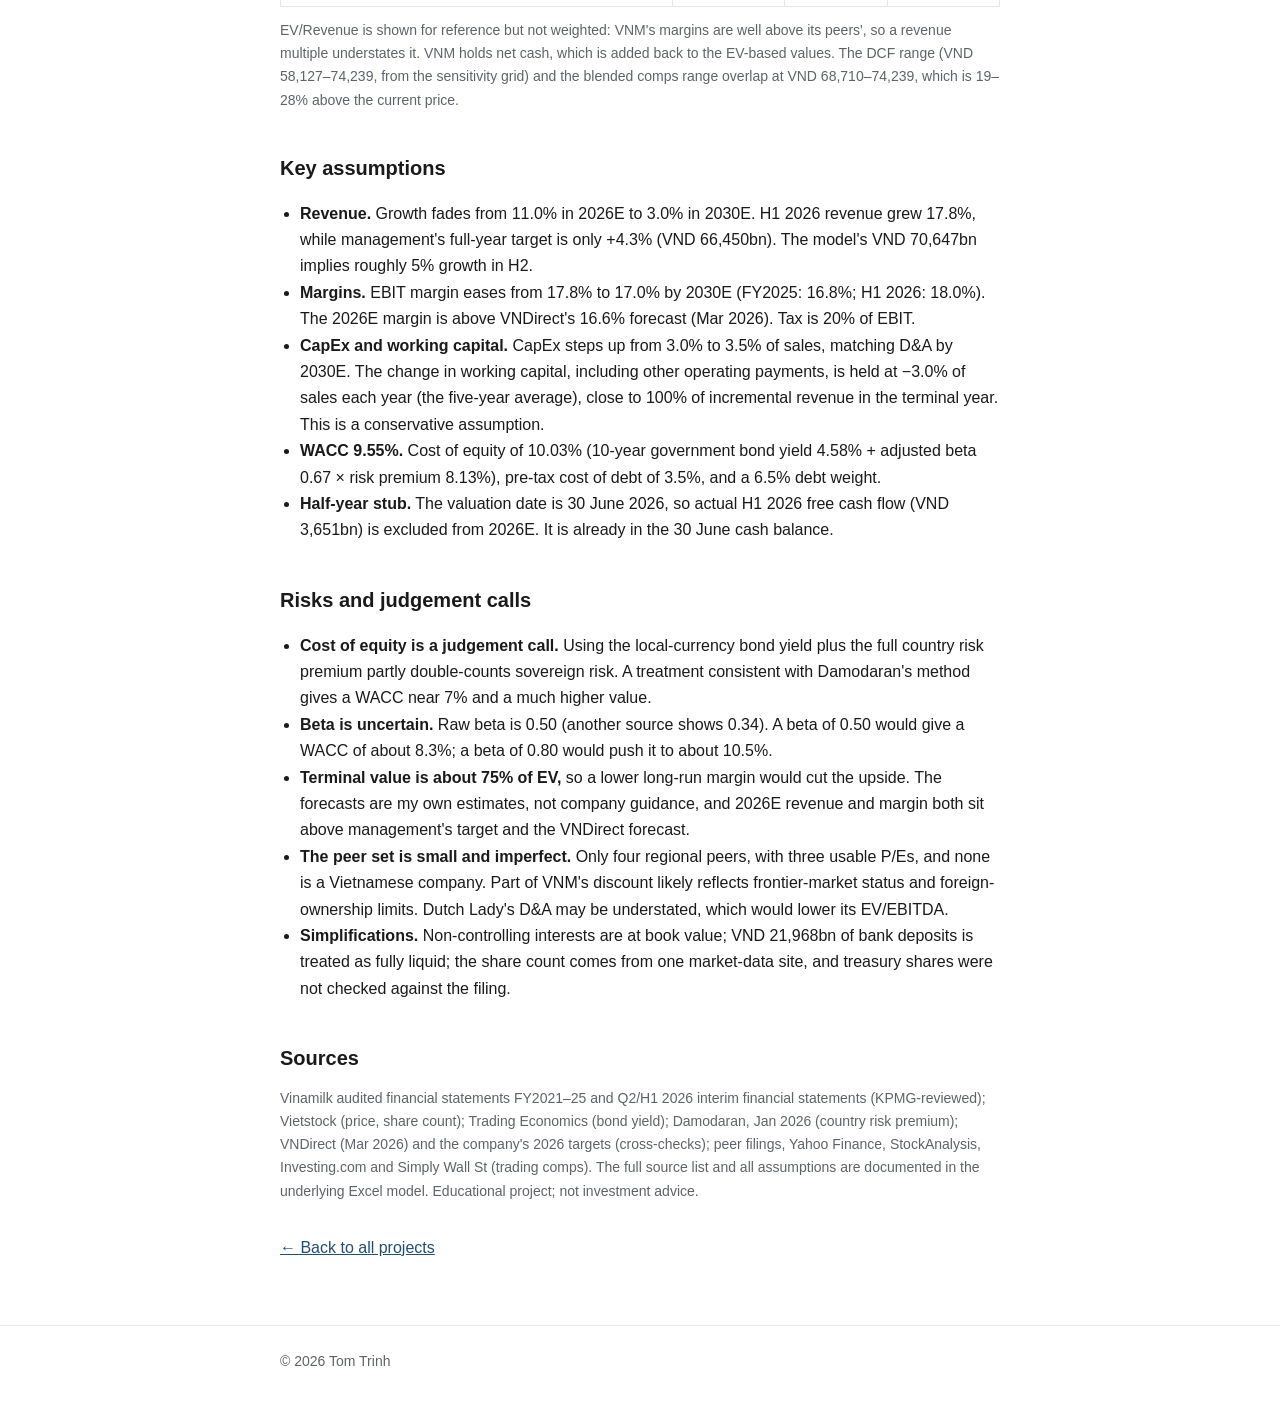
==== commit 614ce0d2: "Add files via upload" ====
--- a/vinamilk.html
+++ b/vinamilk.html
@@ -4,7 +4,7 @@
   <meta charset="utf-8">
   <meta name="viewport" content="width=device-width, initial-scale=1">
   <title data-en="Vinamilk Valuation | Tom Trinh" data-vi="Định giá Vinamilk | Tom Trinh">Vinamilk Valuation | Tom Trinh</title>
-  <meta name="description" content="DCF valuation of Vinamilk (HOSE: VNM): base case VND 64,963 per share, 12.4% above the market price.">
+  <meta name="description" content="DCF and trading comps valuation of Vinamilk (HOSE: VNM): DCF VND 64,963 per share (+12%), trading comps VND 68,710–74,353 (+19–29%) vs a market price of VND 57,800.">
   <link rel="stylesheet" href="style.css">
   <script src="script.js"></script>
 </head>
@@ -28,11 +28,11 @@
 
   <main class="wrap">
     <h1>
-      <span class="en">Vinamilk (HOSE: VNM): DCF Valuation</span>
-      <span class="vi">Vinamilk (HOSE: VNM): Định giá DCF</span>
+      <span class="en">Vinamilk (HOSE: VNM): DCF + Trading Comps Valuation</span>
+      <span class="vi">Vinamilk (HOSE: VNM): Định giá DCF + so sánh doanh nghiệp cùng ngành</span>
     </h1>
-    <p class="lead en">Is Vinamilk fairly priced? A five-year unlevered free cash flow DCF in Excel, using Vietnamese Accounting Standards (VAS) data, a 30 June 2026 balance sheet and market data at the 16 October 2026 close. Personal project, October 2026.</p>
-    <p class="lead vi">Vinamilk có đang được định giá hợp lý không? Mô hình DCF dòng tiền tự do không vay nợ 5 năm trên Excel, sử dụng dữ liệu theo Chuẩn mực Kế toán Việt Nam (VAS), bảng cân đối tại 30/06/2026 và dữ liệu thị trường ngày 16/10/2026. Dự án cá nhân, tháng 10/2026.</p>
+    <p class="lead en">Is Vinamilk fairly priced? Valued two ways in Excel: a five-year unlevered free cash flow DCF using Vietnamese Accounting Standards (VAS) data, and trading comparables against four regional dairy peers. Balance sheet at 30 June 2026, market data at the 16 October 2026 close. Personal project, October 2026.</p>
+    <p class="lead vi">Vinamilk có đang được định giá hợp lý không? Định giá bằng hai phương pháp trên Excel: mô hình DCF dòng tiền tự do không vay nợ 5 năm theo Chuẩn mực Kế toán Việt Nam (VAS) và so sánh doanh nghiệp cùng ngành với bốn công ty sữa trong khu vực. Bảng cân đối tại 30/06/2026, dữ liệu thị trường ngày 16/10/2026. Dự án cá nhân, tháng 10/2026.</p>
     <p>
       <a class="btn en" href="files/vinamilk-1-page-report-en.pdf">1-Page Report (PDF)</a>
       <a class="btn en" href="files/vinamilk-dcf-model-en.pdf">DCF Model (PDF)</a>
@@ -43,19 +43,19 @@
     <!-- ========== HEADLINE ========== -->
     <h2><span class="en">Headline result</span><span class="vi">Kết quả chính</span></h2>
     <div class="stats en">
-      <div class="stat"><div class="label">Value per share (base case)</div><div class="value">VND 64,963</div></div>
+      <div class="stat"><div class="label">DCF value per share (base case)</div><div class="value">VND 64,963</div></div>
+      <div class="stat"><div class="label">Trading comps (25th–75th pct)</div><div class="value">VND 68,710–74,353</div></div>
       <div class="stat"><div class="label">Market price, 16 Oct 2026</div><div class="value">VND 57,800</div></div>
-      <div class="stat"><div class="label">Upside to market</div><div class="value">+12.4%</div></div>
-      <div class="stat"><div class="label">WACC / terminal growth</div><div class="value">9.55% / 3.0%</div></div>
+      <div class="stat"><div class="label">Upside: DCF / comps</div><div class="value">+12% / +19–29%</div></div>
     </div>
     <div class="stats vi">
-      <div class="stat"><div class="label">Giá trị mỗi cổ phiếu (kịch bản cơ sở)</div><div class="value">VND 64.963</div></div>
+      <div class="stat"><div class="label">Giá trị DCF mỗi cổ phiếu (kịch bản cơ sở)</div><div class="value">VND 64.963</div></div>
+      <div class="stat"><div class="label">So sánh cùng ngành (phân vị 25–75)</div><div class="value">VND 68.710–74.353</div></div>
       <div class="stat"><div class="label">Giá thị trường, 16/10/2026</div><div class="value">VND 57.800</div></div>
-      <div class="stat"><div class="label">Tiềm năng tăng so với giá thị trường</div><div class="value">+12,4%</div></div>
-      <div class="stat"><div class="label">WACC / tăng trưởng dài hạn</div><div class="value">9,55% / 3,0%</div></div>
-    </div>
-    <p class="en"><strong>Conclusion.</strong> In the base case, VNM is worth about VND 64,963 per share, 12.4% above the market price. Across the sensitivity grid (WACC 8.55–10.55%, terminal growth 2.0–4.0%), value ranges from VND 52,876 to 87,563. The market price sits near the bottom of that range, which points to moderate undervaluation. The model implies a 2026E EV/EBITDA of 8.0x, against about 7.0x at the current price. About 75% of enterprise value comes from the terminal value, so the result depends most on long-run margin, terminal growth and WACC.</p>
-    <p class="vi"><strong>Kết luận.</strong> Theo kịch bản cơ sở, VNM có giá trị khoảng 64.963 VND/cổ phiếu, cao hơn giá thị trường 12,4%. Trên lưới độ nhạy (WACC 8,55–10,55%, tăng trưởng dài hạn 2,0–4,0%), giá trị dao động từ 52.876 đến 87.563 VND; giá thị trường nằm gần cận dưới của khoảng này, cho thấy cổ phiếu bị định giá thấp ở mức vừa phải. Mô hình ngụ ý EV/EBITDA 2026E là 8,0x, so với khoảng 7,0x theo giá hiện tại. Khoảng 75% giá trị doanh nghiệp đến từ giá trị cuối kỳ, nên kết quả phụ thuộc nhiều nhất vào biên lợi nhuận dài hạn, tốc độ tăng trưởng và WACC.</p>
+      <div class="stat"><div class="label">Tiềm năng tăng: DCF / so sánh</div><div class="value">+12% / +19–29%</div></div>
+    </div>
+    <p class="en"><strong>Conclusion.</strong> Both methods point to undervaluation. The base-case DCF gives about VND 64,963 per share, 12% above the market price, and blended trading comps give VND 68,710–74,353, 19–29% above it. Across the DCF sensitivity grid (WACC 8.55–10.55%, terminal growth 2.0–4.0%), value ranges from VND 52,876 to 87,563, and the market price sits near the bottom of that range. VNM trades at an 18% EV/EBITDA discount to its peers despite a 7-point higher EBITDA margin. Part of that gap is likely structural (frontier-market status, foreign-ownership limits), so not all of it is upside. About 75% of the DCF's enterprise value comes from the terminal value, so that result depends most on long-run margin, terminal growth and WACC.</p>
+    <p class="vi"><strong>Kết luận.</strong> Cả hai phương pháp đều cho thấy cổ phiếu bị định giá thấp. DCF kịch bản cơ sở cho khoảng 64.963 VND/cổ phiếu, cao hơn giá thị trường 12%; so sánh cùng ngành (kết hợp) cho 68.710–74.353 VND, cao hơn 19–29%. Trên lưới độ nhạy DCF (WACC 8,55–10,55%, tăng trưởng dài hạn 2,0–4,0%), giá trị dao động từ 52.876 đến 87.563 VND và giá thị trường nằm gần cận dưới. VNM giao dịch với EV/EBITDA thấp hơn 18% so với nhóm cùng ngành dù biên EBITDA cao hơn 7 điểm phần trăm. Một phần chênh lệch này nhiều khả năng mang tính cấu trúc (thị trường cận biên, giới hạn sở hữu nước ngoài), nên không phải toàn bộ là dư địa tăng giá. Khoảng 75% giá trị doanh nghiệp theo DCF đến từ giá trị cuối kỳ, nên kết quả này phụ thuộc nhiều nhất vào biên lợi nhuận dài hạn, tốc độ tăng trưởng và WACC.</p>
 
     <!-- ========== FORECAST ========== -->
     <h2><span class="en">Forecast summary</span><span class="vi">Tóm tắt dự phóng</span></h2>
@@ -160,6 +160,67 @@
       <p class="note">Xanh = bằng hoặc cao hơn giá thị trường 57.800 VND; đỏ = thấp hơn. Kịch bản cơ sở được đóng khung.</p>
     </div>
 
+    <!-- ========== TRADING COMPS ========== -->
+    <h2><span class="en">Trading comparables</span><span class="vi">So sánh doanh nghiệp cùng ngành</span></h2>
+
+    <div class="en">
+      <p>VNM is the only large listed dairy company in Vietnam, so the peer set is four listed regional dairy companies on FY2025A financials and 16 October 2026 prices. Peer multiples use the 25th–75th percentile so that a single outlier cannot stretch the range.</p>
+      <div class="scroll">
+      <table class="num">
+        <tr><th class="left">Company</th><th>EV/EBITDA</th><th>P/E</th><th>EBITDA margin</th><th>Revenue growth</th></tr>
+        <tr><td class="left">Yili (China)</td><td>12.7x</td><td>15.4x</td><td>14.1%</td><td>0.1%</td></tr>
+        <tr><td class="left">Mengniu (China)</td><td>9.1x</td><td>n.m.</td><td>9.8%</td><td>−7.3%</td></tr>
+        <tr><td class="left">Ultrajaya (Indonesia)</td><td>10.0x</td><td>15.4x</td><td>21.1%</td><td>−1.2%</td></tr>
+        <tr><td class="left">Dutch Lady (Malaysia)</td><td>10.0x</td><td>17.9x</td><td>12.1%</td><td>3.8%</td></tr>
+        <tr><td class="left"><strong>Peer median</strong></td><td><strong>10.0x</strong></td><td><strong>15.4x</strong></td><td><strong>13.1%</strong></td><td><strong>−0.6%</strong></td></tr>
+        <tr><td class="left"><strong>VNM at market</strong></td><td><strong>8.2x</strong></td><td><strong>12.8x</strong></td><td><strong>20.5%</strong></td><td><strong>3.0%</strong></td></tr>
+        <tr><td class="left">VNM vs. median</td><td>−18%</td><td>−17%</td><td>+7.4 pts</td><td>+3.6 pts</td></tr>
+      </table>
+      </div>
+      <p class="note">n.m. = not meaningful. Mengniu's earnings were depressed by impairments and associate losses. Nestlé (Malaysia) is excluded from the statistics: its structural premium (majority-owned by Nestlé S.A., small free float) gives 21.6x EV/EBITDA and 40.8x P/E versus 9–13x and 15–18x for the dairy peers.</p>
+
+      <h3>Implied value per share (VND)</h3>
+      <div class="scroll">
+      <table class="num">
+        <tr><th class="left">Method</th><th>25th pct</th><th>Median</th><th>75th pct</th></tr>
+        <tr><td class="left">EV/EBITDA</td><td>67,932</td><td>69,355</td><td>73,593</td></tr>
+        <tr><td class="left">P/E</td><td>69,489</td><td>69,537</td><td>75,113</td></tr>
+        <tr><td class="left">EV/Revenue (not weighted)</td><td>41,320</td><td>52,635</td><td>63,963</td></tr>
+        <tr><td class="left"><strong>Blended (50% EV/EBITDA, 50% P/E)</strong></td><td><strong>68,710</strong></td><td><strong>69,446</strong></td><td><strong>74,353</strong></td></tr>
+      </table>
+      </div>
+      <p class="note">EV/Revenue is shown for reference but not weighted: VNM's margins are well above its peers', so a revenue multiple understates it. VNM holds net cash, which is added back to the EV-based values. The DCF range (VND 58,127–74,239, from the sensitivity grid) and the blended comps range overlap at VND 68,710–74,239, which is 19–28% above the current price.</p>
+    </div>
+
+    <div class="vi">
+      <p>VNM là công ty sữa niêm yết lớn duy nhất tại Việt Nam, nên nhóm so sánh gồm bốn công ty sữa niêm yết trong khu vực, dựa trên số liệu FY2025A và giá ngày 16/10/2026. Hệ số của nhóm cùng ngành dùng khoảng phân vị 25–75 để một giá trị ngoại lệ không làm giãn khoảng giá trị.</p>
+      <div class="scroll">
+      <table class="num">
+        <tr><th class="left">Công ty</th><th>EV/EBITDA</th><th>P/E</th><th>Biên EBITDA</th><th>Tăng trưởng doanh thu</th></tr>
+        <tr><td class="left">Yili (Trung Quốc)</td><td>12,7x</td><td>15,4x</td><td>14,1%</td><td>0,1%</td></tr>
+        <tr><td class="left">Mengniu (Trung Quốc)</td><td>9,1x</td><td>n.m.</td><td>9,8%</td><td>−7,3%</td></tr>
+        <tr><td class="left">Ultrajaya (Indonesia)</td><td>10,0x</td><td>15,4x</td><td>21,1%</td><td>−1,2%</td></tr>
+        <tr><td class="left">Dutch Lady (Malaysia)</td><td>10,0x</td><td>17,9x</td><td>12,1%</td><td>3,8%</td></tr>
+        <tr><td class="left"><strong>Trung vị nhóm</strong></td><td><strong>10,0x</strong></td><td><strong>15,4x</strong></td><td><strong>13,1%</strong></td><td><strong>−0,6%</strong></td></tr>
+        <tr><td class="left"><strong>VNM theo giá thị trường</strong></td><td><strong>8,2x</strong></td><td><strong>12,8x</strong></td><td><strong>20,5%</strong></td><td><strong>3,0%</strong></td></tr>
+        <tr><td class="left">VNM so với trung vị</td><td>−18%</td><td>−17%</td><td>+7,4 điểm %</td><td>+3,6 điểm %</td></tr>
+      </table>
+      </div>
+      <p class="note">n.m. = không có ý nghĩa. Lợi nhuận của Mengniu bị kéo thấp bởi chi phí suy giảm giá trị và lỗ từ công ty liên kết. Nestlé (Malaysia) không nằm trong thống kê: mức phụ trội mang tính cấu trúc (Nestlé S.A. sở hữu đa số, tỷ lệ cổ phiếu tự do chuyển nhượng nhỏ) cho EV/EBITDA 21,6x và P/E 40,8x, so với 9–13x và 15–18x của các công ty sữa.</p>
+
+      <h3>Giá trị ngụ ý mỗi cổ phiếu (VND)</h3>
+      <div class="scroll">
+      <table class="num">
+        <tr><th class="left">Phương pháp</th><th>Phân vị 25</th><th>Trung vị</th><th>Phân vị 75</th></tr>
+        <tr><td class="left">EV/EBITDA</td><td>67.932</td><td>69.355</td><td>73.593</td></tr>
+        <tr><td class="left">P/E</td><td>69.489</td><td>69.537</td><td>75.113</td></tr>
+        <tr><td class="left">EV/Doanh thu (không đưa vào tỷ trọng)</td><td>41.320</td><td>52.635</td><td>63.963</td></tr>
+        <tr><td class="left"><strong>Kết hợp (50% EV/EBITDA, 50% P/E)</strong></td><td><strong>68.710</strong></td><td><strong>69.446</strong></td><td><strong>74.353</strong></td></tr>
+      </table>
+      </div>
+      <p class="note">EV/Doanh thu chỉ để tham khảo, không đưa vào tỷ trọng: biên lợi nhuận của VNM cao hơn nhiều so với nhóm cùng ngành nên hệ số doanh thu đánh giá thấp VNM. VNM có tiền ròng dương, được cộng lại vào các giá trị theo EV. Khoảng giá trị DCF (58.127–74.239 VND, lấy từ lưới độ nhạy) và khoảng so sánh kết hợp giao nhau ở 68.710–74.239 VND, cao hơn giá hiện tại 19–28%.</p>
+    </div>
+
     <!-- ========== ASSUMPTIONS ========== -->
     <h2><span class="en">Key assumptions</span><span class="vi">Giả định chính</span></h2>
 
@@ -185,19 +246,21 @@
       <li><strong>Cost of equity is a judgement call.</strong> Using the local-currency bond yield plus the full country risk premium partly double-counts sovereign risk. A treatment consistent with Damodaran's method gives a WACC near 7% and a much higher value.</li>
       <li><strong>Beta is uncertain.</strong> Raw beta is 0.50 (another source shows 0.34). A beta of 0.50 would give a WACC of about 8.3%; a beta of 0.80 would push it to about 10.5%.</li>
       <li><strong>Terminal value is about 75% of EV,</strong> so a lower long-run margin would cut the upside. The forecasts are my own estimates, not company guidance, and 2026E revenue and margin both sit above management's target and the VNDirect forecast.</li>
+      <li><strong>The peer set is small and imperfect.</strong> Only four regional peers, with three usable P/Es, and none is a Vietnamese company. Part of VNM's discount likely reflects frontier-market status and foreign-ownership limits. Dutch Lady's D&amp;A may be understated, which would lower its EV/EBITDA.</li>
       <li><strong>Simplifications.</strong> Non-controlling interests are at book value; VND 21,968bn of bank deposits is treated as fully liquid; the share count comes from one market-data site, and treasury shares were not checked against the filing.</li>
     </ul>
     <ul class="vi">
       <li><strong>Chi phí vốn chủ sở hữu là một nhận định chủ quan.</strong> Dùng lợi suất trái phiếu nội tệ cộng toàn bộ phần bù rủi ro quốc gia là tính trùng một phần rủi ro chủ quyền. Cách xử lý nhất quán với phương pháp của Damodaran cho WACC gần 7% và giá trị cao hơn nhiều.</li>
       <li><strong>Beta chưa chắc chắn.</strong> Beta thô là 0,50 (một nguồn khác cho 0,34). Beta 0,50 cho WACC khoảng 8,3%; beta 0,80 đẩy WACC lên khoảng 10,5%.</li>
       <li><strong>Giá trị cuối kỳ chiếm khoảng 75% EV,</strong> nên biên lợi nhuận dài hạn thấp hơn sẽ làm giảm tiềm năng tăng. Dự phóng là ước tính của tôi, không phải định hướng của công ty; doanh thu và biên 2026E đều cao hơn mục tiêu của ban lãnh đạo và dự báo của VNDirect.</li>
+      <li><strong>Nhóm so sánh nhỏ và chưa hoàn hảo.</strong> Chỉ có bốn công ty trong khu vực, trong đó ba công ty có P/E dùng được, và không có công ty Việt Nam nào. Một phần mức chiết khấu của VNM nhiều khả năng phản ánh thị trường cận biên và giới hạn sở hữu nước ngoài. Khấu hao (D&amp;A) của Dutch Lady có thể bị ghi thấp, khiến EV/EBITDA của công ty này bị đánh giá cao hơn thực tế.</li>
       <li><strong>Đơn giản hóa.</strong> Lợi ích cổ đông không kiểm soát tính theo giá trị sổ sách; tiền gửi ngân hàng (21.968 tỷ VND) coi là thanh khoản hoàn toàn; số cổ phiếu lấy từ một trang dữ liệu thị trường, chưa đối chiếu cổ phiếu quỹ với báo cáo.</li>
     </ul>
 
     <!-- ========== SOURCES ========== -->
     <h2><span class="en">Sources</span><span class="vi">Nguồn</span></h2>
-    <p class="note en">Vinamilk audited financial statements FY2021–25 and Q2/H1 2026 interim financial statements (KPMG-reviewed); Vietstock (price, share count); Trading Economics (bond yield); Damodaran, Jan 2026 (country risk premium); VNDirect (Mar 2026) and the company's 2026 targets (cross-checks). The full source list and all assumptions are documented in the underlying Excel model. Educational project; not investment advice.</p>
-    <p class="note vi">Báo cáo tài chính kiểm toán FY2021–25 và báo cáo tài chính giữa niên độ Q2/H1 2026 (đã được KPMG soát xét) của Vinamilk; Vietstock (giá, số cổ phiếu); Trading Economics (lợi suất trái phiếu); Damodaran, 1/2026 (phần bù rủi ro quốc gia); VNDirect (3/2026) và mục tiêu 2026 của công ty (đối chiếu). Danh sách đầy đủ và toàn bộ giả định được ghi trong file mô hình Excel gốc. Dự án học tập; không phải khuyến nghị đầu tư.</p>
+    <p class="note en">Vinamilk audited financial statements FY2021–25 and Q2/H1 2026 interim financial statements (KPMG-reviewed); Vietstock (price, share count); Trading Economics (bond yield); Damodaran, Jan 2026 (country risk premium); VNDirect (Mar 2026) and the company's 2026 targets (cross-checks); peer filings, Yahoo Finance, StockAnalysis, Investing.com and Simply Wall St (trading comps). The full source list and all assumptions are documented in the underlying Excel model. Educational project; not investment advice.</p>
+    <p class="note vi">Báo cáo tài chính kiểm toán FY2021–25 và báo cáo tài chính giữa niên độ Q2/H1 2026 (đã được KPMG soát xét) của Vinamilk; Vietstock (giá, số cổ phiếu); Trading Economics (lợi suất trái phiếu); Damodaran, 1/2026 (phần bù rủi ro quốc gia); VNDirect (3/2026) và mục tiêu 2026 của công ty (đối chiếu); báo cáo của các công ty cùng ngành, Yahoo Finance, StockAnalysis, Investing.com và Simply Wall St (so sánh cùng ngành). Danh sách đầy đủ và toàn bộ giả định được ghi trong file mô hình Excel gốc. Dự án học tập; không phải khuyến nghị đầu tư.</p>
 
     <p style="margin-top:32px">
       <a class="en" href="index.html">← Back to all projects</a>
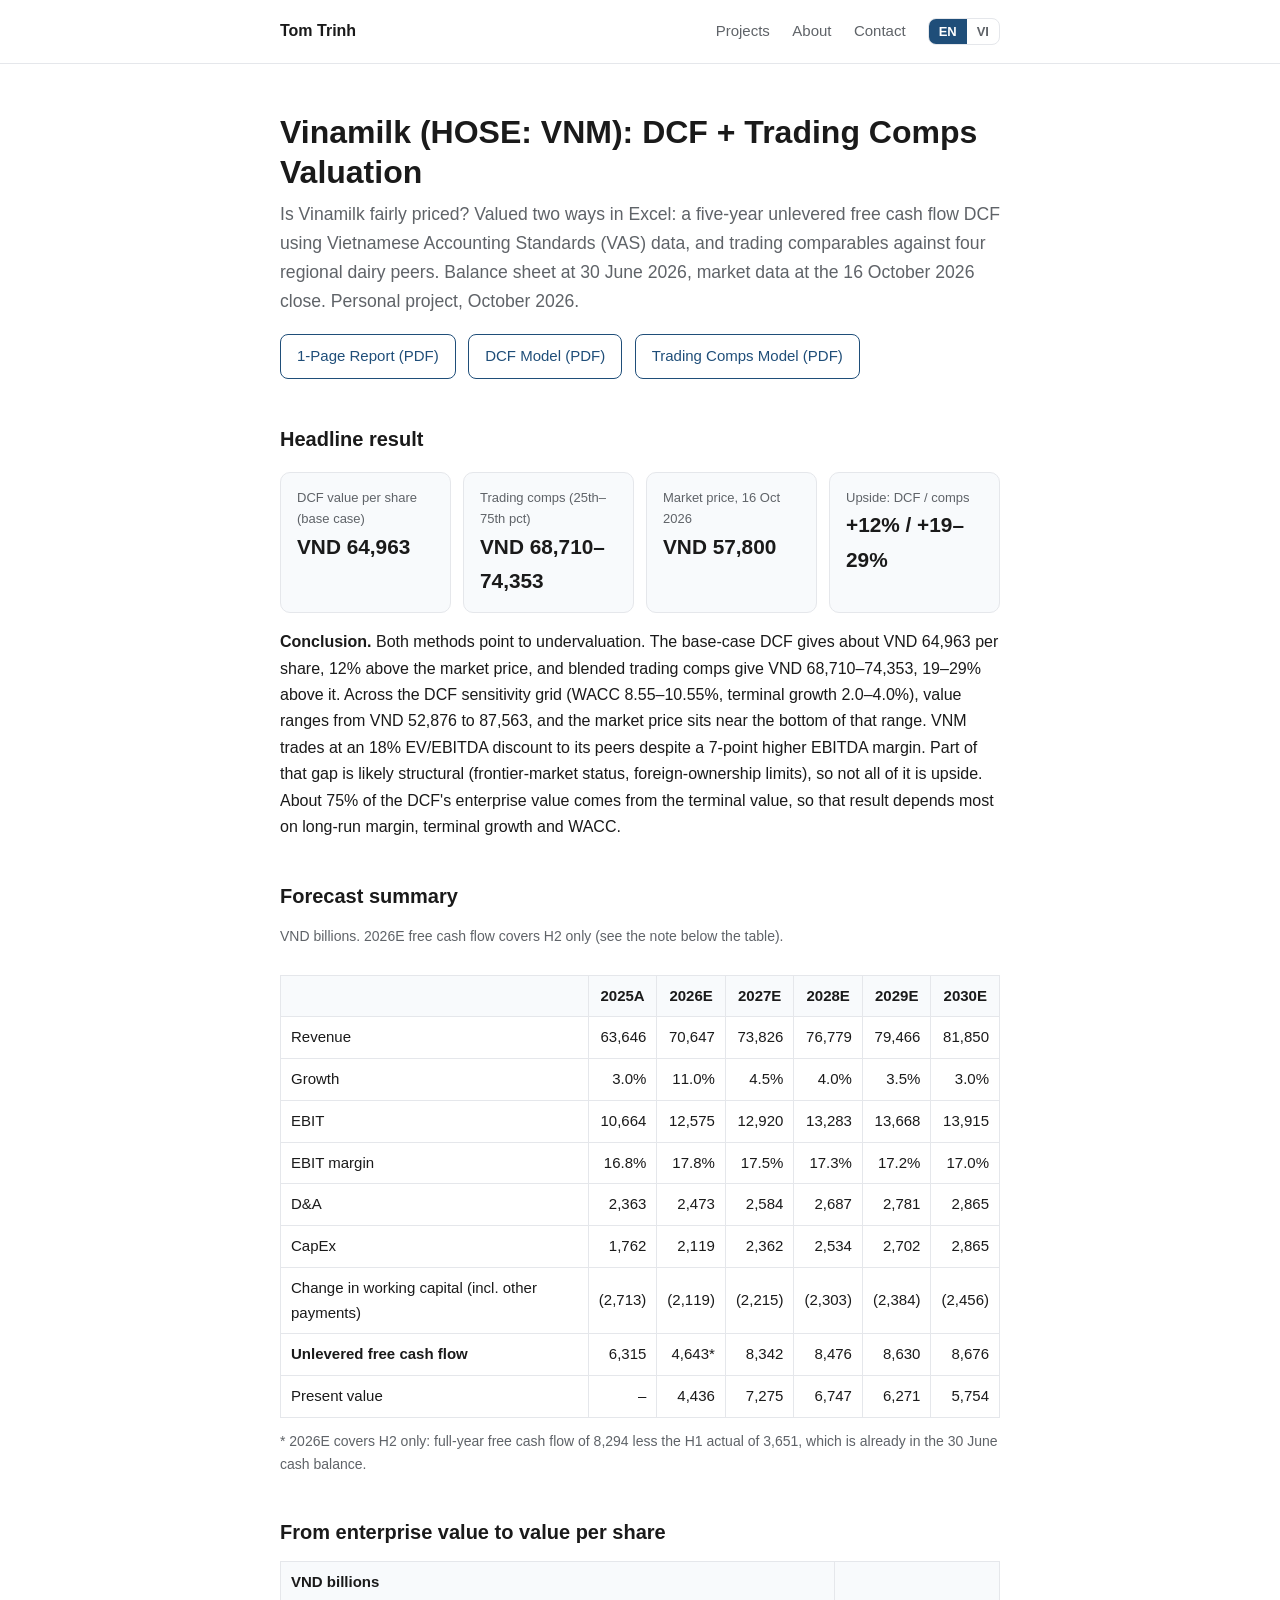
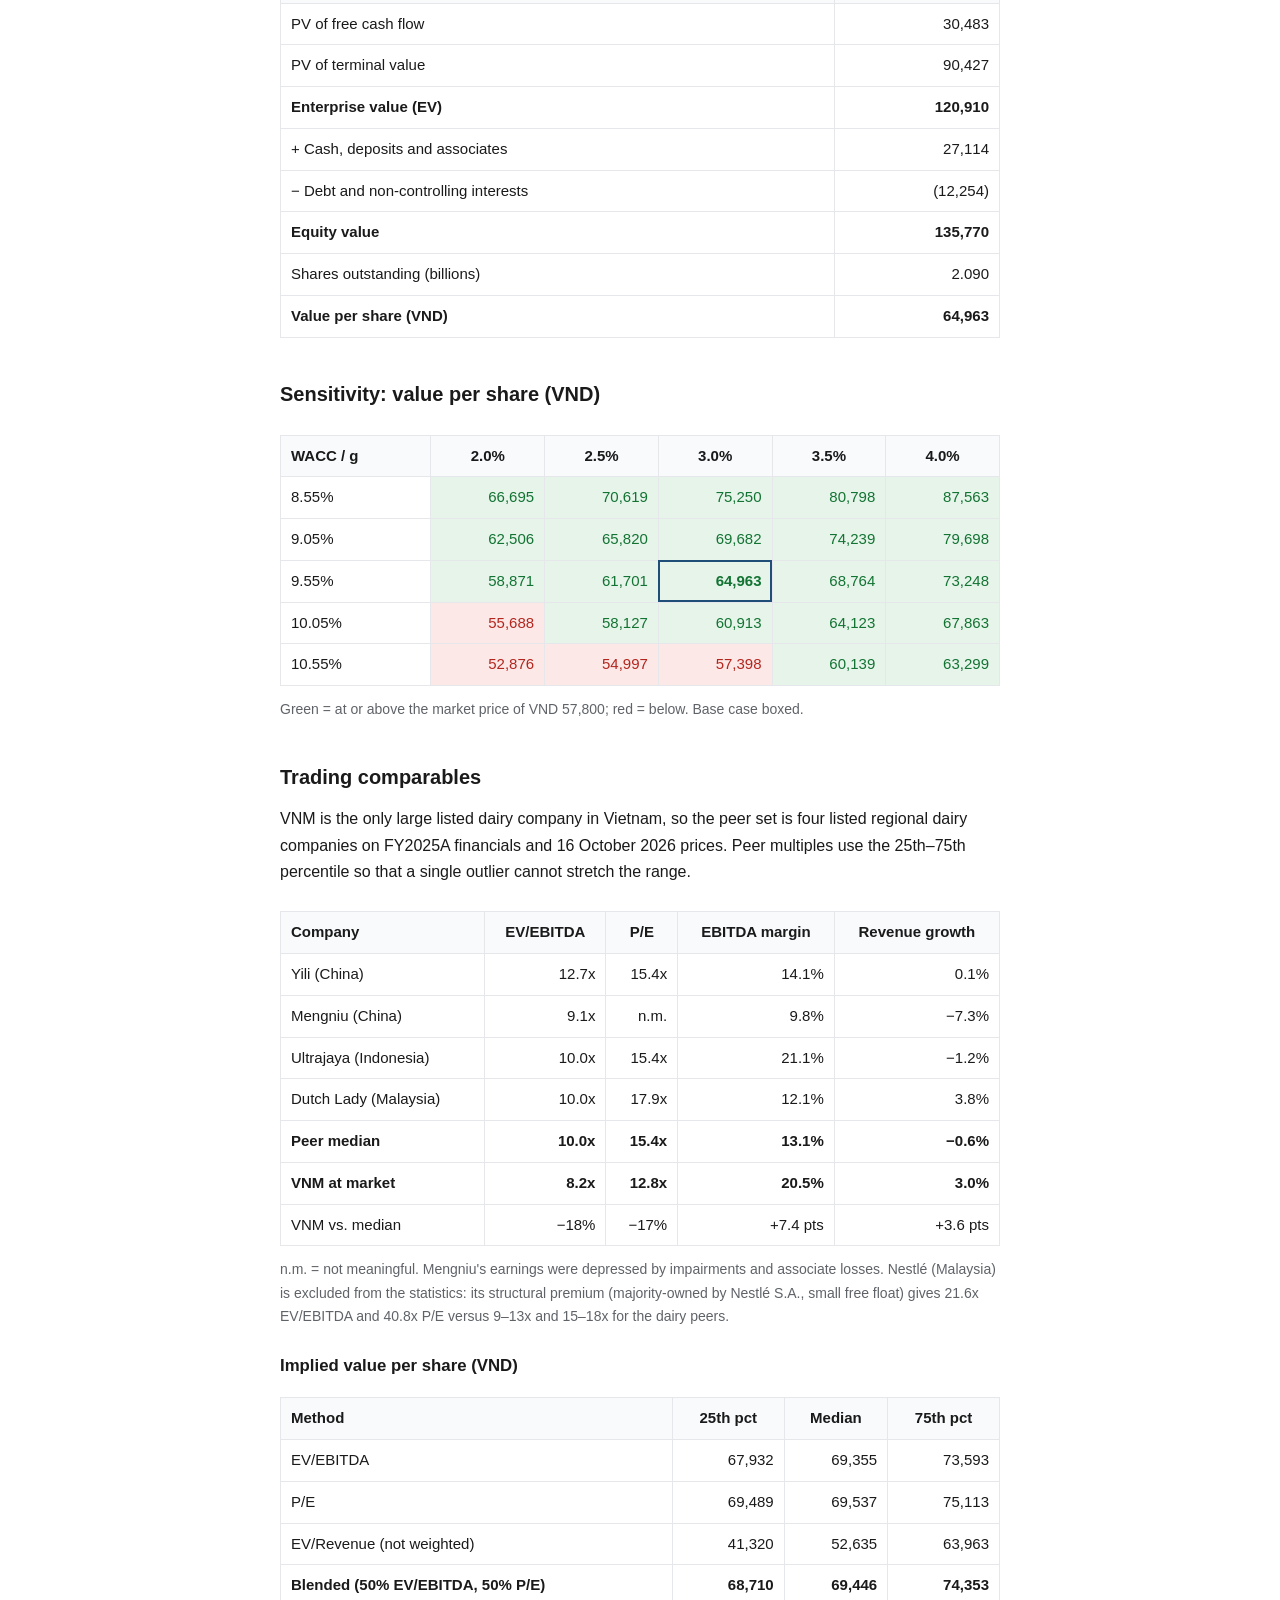
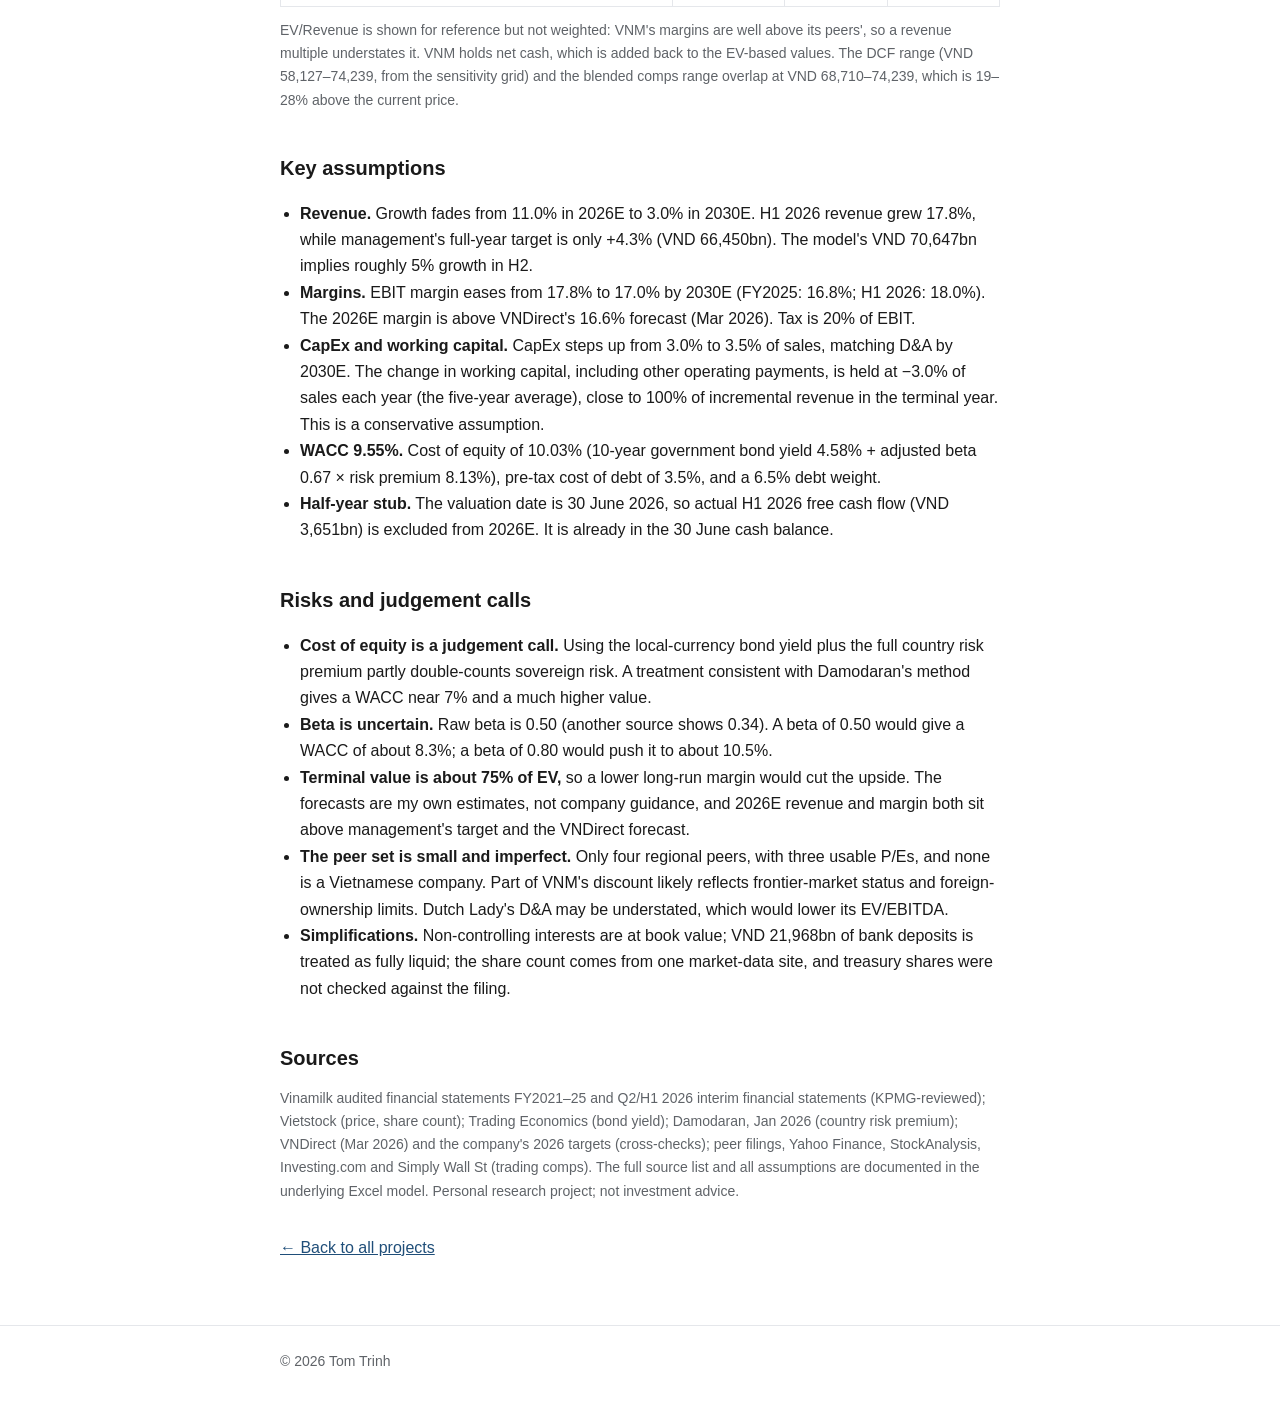
==== commit 6f3ab591: "Add files via upload" ====
--- a/vinamilk.html
+++ b/vinamilk.html
@@ -32,12 +32,14 @@
       <span class="vi">Vinamilk (HOSE: VNM): Định giá DCF + so sánh doanh nghiệp cùng ngành</span>
     </h1>
     <p class="lead en">Is Vinamilk fairly priced? Valued two ways in Excel: a five-year unlevered free cash flow DCF using Vietnamese Accounting Standards (VAS) data, and trading comparables against four regional dairy peers. Balance sheet at 30 June 2026, market data at the 16 October 2026 close. Personal project, October 2026.</p>
-    <p class="lead vi">Vinamilk có đang được định giá hợp lý không? Định giá bằng hai phương pháp trên Excel: mô hình DCF dòng tiền tự do không vay nợ 5 năm theo Chuẩn mực Kế toán Việt Nam (VAS) và so sánh doanh nghiệp cùng ngành với bốn công ty sữa trong khu vực. Bảng cân đối tại 30/06/2026, dữ liệu thị trường ngày 16/10/2026. Dự án cá nhân, tháng 10/2026.</p>
+    <p class="lead vi">Vinamilk có đang được định giá hợp lý không? Định giá bằng hai phương pháp trên Excel: mô hình DCF 5 năm theo dòng tiền tự do doanh nghiệp (FCFF), dựa trên Chuẩn mực Kế toán Việt Nam (VAS) và so sánh doanh nghiệp cùng ngành với bốn công ty sữa trong khu vực. Bảng cân đối tại 30/06/2026, dữ liệu thị trường ngày 16/10/2026. Dự án cá nhân, tháng 10/2026.</p>
     <p>
       <a class="btn en" href="files/vinamilk-1-page-report-en.pdf">1-Page Report (PDF)</a>
       <a class="btn en" href="files/vinamilk-dcf-model-en.pdf">DCF Model (PDF)</a>
+      <a class="btn en" href="files/vinamilk-trading-comps-en.pdf">Trading Comps Model (PDF)</a>
       <a class="btn vi" href="files/vinamilk-1-page-report-vi.pdf">Báo cáo 1 trang (PDF)</a>
       <a class="btn vi" href="files/vinamilk-dcf-model-vi.pdf">Mô hình DCF (PDF)</a>
+      <a class="btn vi" href="files/vinamilk-trading-comps-vi.pdf">Mô hình so sánh cùng ngành (PDF)</a>
     </p>
 
     <!-- ========== HEADLINE ========== -->
@@ -52,10 +54,10 @@
       <div class="stat"><div class="label">Giá trị DCF mỗi cổ phiếu (kịch bản cơ sở)</div><div class="value">VND 64.963</div></div>
       <div class="stat"><div class="label">So sánh cùng ngành (phân vị 25–75)</div><div class="value">VND 68.710–74.353</div></div>
       <div class="stat"><div class="label">Giá thị trường, 16/10/2026</div><div class="value">VND 57.800</div></div>
-      <div class="stat"><div class="label">Tiềm năng tăng: DCF / so sánh</div><div class="value">+12% / +19–29%</div></div>
+      <div class="stat"><div class="label">Tiềm năng tăng giá: DCF / so sánh</div><div class="value">+12% / +19–29%</div></div>
     </div>
     <p class="en"><strong>Conclusion.</strong> Both methods point to undervaluation. The base-case DCF gives about VND 64,963 per share, 12% above the market price, and blended trading comps give VND 68,710–74,353, 19–29% above it. Across the DCF sensitivity grid (WACC 8.55–10.55%, terminal growth 2.0–4.0%), value ranges from VND 52,876 to 87,563, and the market price sits near the bottom of that range. VNM trades at an 18% EV/EBITDA discount to its peers despite a 7-point higher EBITDA margin. Part of that gap is likely structural (frontier-market status, foreign-ownership limits), so not all of it is upside. About 75% of the DCF's enterprise value comes from the terminal value, so that result depends most on long-run margin, terminal growth and WACC.</p>
-    <p class="vi"><strong>Kết luận.</strong> Cả hai phương pháp đều cho thấy cổ phiếu bị định giá thấp. DCF kịch bản cơ sở cho khoảng 64.963 VND/cổ phiếu, cao hơn giá thị trường 12%; so sánh cùng ngành (kết hợp) cho 68.710–74.353 VND, cao hơn 19–29%. Trên lưới độ nhạy DCF (WACC 8,55–10,55%, tăng trưởng dài hạn 2,0–4,0%), giá trị dao động từ 52.876 đến 87.563 VND và giá thị trường nằm gần cận dưới. VNM giao dịch với EV/EBITDA thấp hơn 18% so với nhóm cùng ngành dù biên EBITDA cao hơn 7 điểm phần trăm. Một phần chênh lệch này nhiều khả năng mang tính cấu trúc (thị trường cận biên, giới hạn sở hữu nước ngoài), nên không phải toàn bộ là dư địa tăng giá. Khoảng 75% giá trị doanh nghiệp theo DCF đến từ giá trị cuối kỳ, nên kết quả này phụ thuộc nhiều nhất vào biên lợi nhuận dài hạn, tốc độ tăng trưởng và WACC.</p>
+    <p class="vi"><strong>Kết luận.</strong> Cả hai phương pháp đều cho thấy cổ phiếu bị định giá thấp. DCF kịch bản cơ sở cho khoảng 64.963 VND/cổ phiếu, cao hơn giá thị trường 12%; so sánh cùng ngành (kết hợp) cho 68.710–74.353 VND, cao hơn 19–29%. Trong bảng độ nhạy DCF (WACC 8,55–10,55%, tăng trưởng dài hạn 2,0–4,0%), giá trị dao động từ 52.876 đến 87.563 VND và giá thị trường nằm gần cận dưới. VNM giao dịch với EV/EBITDA thấp hơn 18% so với nhóm cùng ngành dù biên EBITDA cao hơn 7 điểm phần trăm. Một phần chênh lệch này nhiều khả năng mang tính cấu trúc (thị trường cận biên, giới hạn sở hữu nước ngoài), nên không phải toàn bộ là dư địa tăng giá. Khoảng 75% giá trị doanh nghiệp theo DCF đến từ giá trị cuối kỳ, nên kết quả này phụ thuộc nhiều nhất vào biên lợi nhuận dài hạn, tốc độ tăng trưởng và WACC.</p>
 
     <!-- ========== FORECAST ========== -->
     <h2><span class="en">Forecast summary</span><span class="vi">Tóm tắt dự phóng</span></h2>
@@ -193,7 +195,7 @@
     </div>
 
     <div class="vi">
-      <p>VNM là công ty sữa niêm yết lớn duy nhất tại Việt Nam, nên nhóm so sánh gồm bốn công ty sữa niêm yết trong khu vực, dựa trên số liệu FY2025A và giá ngày 16/10/2026. Hệ số của nhóm cùng ngành dùng khoảng phân vị 25–75 để một giá trị ngoại lệ không làm giãn khoảng giá trị.</p>
+      <p>VNM là công ty sữa niêm yết lớn duy nhất tại Việt Nam, nên nhóm so sánh gồm bốn công ty sữa niêm yết trong khu vực, dựa trên số liệu FY2025A và giá ngày 16/10/2026. Bội số của nhóm cùng ngành dùng khoảng phân vị 25–75 để một giá trị ngoại lệ không làm giãn khoảng giá trị.</p>
       <div class="scroll">
       <table class="num">
         <tr><th class="left">Công ty</th><th>EV/EBITDA</th><th>P/E</th><th>Biên EBITDA</th><th>Tăng trưởng doanh thu</th></tr>
@@ -206,9 +208,9 @@
         <tr><td class="left">VNM so với trung vị</td><td>−18%</td><td>−17%</td><td>+7,4 điểm %</td><td>+3,6 điểm %</td></tr>
       </table>
       </div>
-      <p class="note">n.m. = không có ý nghĩa. Lợi nhuận của Mengniu bị kéo thấp bởi chi phí suy giảm giá trị và lỗ từ công ty liên kết. Nestlé (Malaysia) không nằm trong thống kê: mức phụ trội mang tính cấu trúc (Nestlé S.A. sở hữu đa số, tỷ lệ cổ phiếu tự do chuyển nhượng nhỏ) cho EV/EBITDA 21,6x và P/E 40,8x, so với 9–13x và 15–18x của các công ty sữa.</p>
-
-      <h3>Giá trị ngụ ý mỗi cổ phiếu (VND)</h3>
+      <p class="note">n.m. = không có ý nghĩa. Lợi nhuận của Mengniu bị kéo thấp bởi chi phí suy giảm giá trị và lỗ từ công ty liên kết. Nestlé (Malaysia) không nằm trong thống kê: được định giá cao hơn do yếu tố cấu trúc (Nestlé S.A. sở hữu đa số, tỷ lệ cổ phiếu tự do chuyển nhượng nhỏ), với EV/EBITDA 21,6x và P/E 40,8x, so với 9–13x và 15–18x của các công ty sữa.</p>
+
+      <h3>Giá trị ước tính mỗi cổ phiếu (VND)</h3>
       <div class="scroll">
       <table class="num">
         <tr><th class="left">Phương pháp</th><th>Phân vị 25</th><th>Trung vị</th><th>Phân vị 75</th></tr>
@@ -218,7 +220,7 @@
         <tr><td class="left"><strong>Kết hợp (50% EV/EBITDA, 50% P/E)</strong></td><td><strong>68.710</strong></td><td><strong>69.446</strong></td><td><strong>74.353</strong></td></tr>
       </table>
       </div>
-      <p class="note">EV/Doanh thu chỉ để tham khảo, không đưa vào tỷ trọng: biên lợi nhuận của VNM cao hơn nhiều so với nhóm cùng ngành nên hệ số doanh thu đánh giá thấp VNM. VNM có tiền ròng dương, được cộng lại vào các giá trị theo EV. Khoảng giá trị DCF (58.127–74.239 VND, lấy từ lưới độ nhạy) và khoảng so sánh kết hợp giao nhau ở 68.710–74.239 VND, cao hơn giá hiện tại 19–28%.</p>
+      <p class="note">EV/Doanh thu chỉ để tham khảo, không đưa vào tỷ trọng: biên lợi nhuận của VNM cao hơn nhiều so với nhóm cùng ngành nên bội số doanh thu đánh giá thấp VNM. VNM có tiền ròng dương, được cộng lại vào các giá trị theo EV. Khoảng giá trị DCF (58.127–74.239 VND, lấy từ bảng độ nhạy) và khoảng so sánh kết hợp giao nhau ở 68.710–74.239 VND, cao hơn giá hiện tại 19–28%.</p>
     </div>
 
     <!-- ========== ASSUMPTIONS ========== -->
@@ -236,11 +238,11 @@
       <li><strong>Biên lợi nhuận.</strong> Biên EBIT giảm từ 17,8% xuống 17,0% vào 2030E (FY2025: 16,8%; H1 2026: 18,0%). Biên 2026E cao hơn mức dự báo 16,6% của VNDirect (3/2026). Thuế 20% trên EBIT.</li>
       <li><strong>Chi đầu tư và vốn lưu động.</strong> CapEx tăng dần từ 3,0% lên 3,5% doanh thu, bằng khấu hao vào 2030E. Thay đổi vốn lưu động, gồm cả các khoản chi hoạt động khác, giữ ở −3,0% doanh thu mỗi năm (trung bình 5 năm), xấp xỉ 100% phần doanh thu tăng thêm ở năm cuối; đây là giả định thận trọng.</li>
       <li><strong>WACC 9,55%.</strong> Chi phí vốn chủ sở hữu 10,03% (lợi suất trái phiếu chính phủ 10 năm 4,58% + beta điều chỉnh 0,67 × phần bù rủi ro 8,13%); chi phí nợ trước thuế 3,5%; tỷ trọng nợ 6,5%.</li>
-      <li><strong>Kỳ lẻ nửa năm.</strong> Ngày định giá là 30/06/2026 nên dòng tiền tự do thực tế của H1 2026 (3.651 tỷ VND) được loại khỏi 2026E, vì đã nằm trong số dư tiền tại 30/06.</li>
+      <li><strong>Điều chỉnh kỳ nửa năm (stub period).</strong> Thời điểm định giá là 30/06/2026 nên dòng tiền tự do thực tế của H1 2026 (3.651 tỷ VND) được loại khỏi dự phóng 2026E, do đã được phản ánh trong số dư tiền tại ngày 30/06.</li>
     </ul>
 
     <!-- ========== RISKS ========== -->
-    <h2><span class="en">Risks and judgement calls</span><span class="vi">Rủi ro và các nhận định chủ quan</span></h2>
+    <h2><span class="en">Risks and judgement calls</span><span class="vi">Rủi ro và các điểm cần lưu ý</span></h2>
 
     <ul class="en">
       <li><strong>Cost of equity is a judgement call.</strong> Using the local-currency bond yield plus the full country risk premium partly double-counts sovereign risk. A treatment consistent with Damodaran's method gives a WACC near 7% and a much higher value.</li>
@@ -250,17 +252,17 @@
       <li><strong>Simplifications.</strong> Non-controlling interests are at book value; VND 21,968bn of bank deposits is treated as fully liquid; the share count comes from one market-data site, and treasury shares were not checked against the filing.</li>
     </ul>
     <ul class="vi">
-      <li><strong>Chi phí vốn chủ sở hữu là một nhận định chủ quan.</strong> Dùng lợi suất trái phiếu nội tệ cộng toàn bộ phần bù rủi ro quốc gia là tính trùng một phần rủi ro chủ quyền. Cách xử lý nhất quán với phương pháp của Damodaran cho WACC gần 7% và giá trị cao hơn nhiều.</li>
+      <li><strong>Chi phí vốn chủ sở hữu phụ thuộc vào cách tiếp cận.</strong> Việc cộng lợi suất trái phiếu chính phủ nội tệ với toàn bộ phần bù rủi ro quốc gia dẫn đến tính trùng một phần rủi ro chủ quyền. Nếu xử lý nhất quán theo phương pháp của Damodaran, WACC ở mức gần 7% và giá trị định giá cao hơn đáng kể.</li>
       <li><strong>Beta chưa chắc chắn.</strong> Beta thô là 0,50 (một nguồn khác cho 0,34). Beta 0,50 cho WACC khoảng 8,3%; beta 0,80 đẩy WACC lên khoảng 10,5%.</li>
-      <li><strong>Giá trị cuối kỳ chiếm khoảng 75% EV,</strong> nên biên lợi nhuận dài hạn thấp hơn sẽ làm giảm tiềm năng tăng. Dự phóng là ước tính của tôi, không phải định hướng của công ty; doanh thu và biên 2026E đều cao hơn mục tiêu của ban lãnh đạo và dự báo của VNDirect.</li>
+      <li><strong>Giá trị cuối kỳ chiếm khoảng 75% EV,</strong> nên nếu biên lợi nhuận dài hạn thấp hơn dự kiến, tiềm năng tăng giá sẽ thu hẹp. Số liệu dự phóng là ước tính cá nhân, không phải kế hoạch (guidance) của doanh nghiệp; doanh thu và biên lợi nhuận 2026E đều cao hơn kế hoạch của ban lãnh đạo và dự báo của VNDirect.</li>
       <li><strong>Nhóm so sánh nhỏ và chưa hoàn hảo.</strong> Chỉ có bốn công ty trong khu vực, trong đó ba công ty có P/E dùng được, và không có công ty Việt Nam nào. Một phần mức chiết khấu của VNM nhiều khả năng phản ánh thị trường cận biên và giới hạn sở hữu nước ngoài. Khấu hao (D&amp;A) của Dutch Lady có thể bị ghi thấp, khiến EV/EBITDA của công ty này bị đánh giá cao hơn thực tế.</li>
-      <li><strong>Đơn giản hóa.</strong> Lợi ích cổ đông không kiểm soát tính theo giá trị sổ sách; tiền gửi ngân hàng (21.968 tỷ VND) coi là thanh khoản hoàn toàn; số cổ phiếu lấy từ một trang dữ liệu thị trường, chưa đối chiếu cổ phiếu quỹ với báo cáo.</li>
+      <li><strong>Đơn giản hóa.</strong> Lợi ích cổ đông không kiểm soát tính theo giá trị sổ sách; tiền gửi ngân hàng (21.968 tỷ VND) coi là thanh khoản hoàn toàn; số cổ phiếu lưu hành lấy từ một trang dữ liệu thị trường, chưa đối chiếu số lượng cổ phiếu quỹ với BCTC.</li>
     </ul>
 
     <!-- ========== SOURCES ========== -->
     <h2><span class="en">Sources</span><span class="vi">Nguồn</span></h2>
-    <p class="note en">Vinamilk audited financial statements FY2021–25 and Q2/H1 2026 interim financial statements (KPMG-reviewed); Vietstock (price, share count); Trading Economics (bond yield); Damodaran, Jan 2026 (country risk premium); VNDirect (Mar 2026) and the company's 2026 targets (cross-checks); peer filings, Yahoo Finance, StockAnalysis, Investing.com and Simply Wall St (trading comps). The full source list and all assumptions are documented in the underlying Excel model. Educational project; not investment advice.</p>
-    <p class="note vi">Báo cáo tài chính kiểm toán FY2021–25 và báo cáo tài chính giữa niên độ Q2/H1 2026 (đã được KPMG soát xét) của Vinamilk; Vietstock (giá, số cổ phiếu); Trading Economics (lợi suất trái phiếu); Damodaran, 1/2026 (phần bù rủi ro quốc gia); VNDirect (3/2026) và mục tiêu 2026 của công ty (đối chiếu); báo cáo của các công ty cùng ngành, Yahoo Finance, StockAnalysis, Investing.com và Simply Wall St (so sánh cùng ngành). Danh sách đầy đủ và toàn bộ giả định được ghi trong file mô hình Excel gốc. Dự án học tập; không phải khuyến nghị đầu tư.</p>
+    <p class="note en">Vinamilk audited financial statements FY2021–25 and Q2/H1 2026 interim financial statements (KPMG-reviewed); Vietstock (price, share count); Trading Economics (bond yield); Damodaran, Jan 2026 (country risk premium); VNDirect (Mar 2026) and the company's 2026 targets (cross-checks); peer filings, Yahoo Finance, StockAnalysis, Investing.com and Simply Wall St (trading comps). The full source list and all assumptions are documented in the underlying Excel model. Personal research project; not investment advice.</p>
+    <p class="note vi">Báo cáo tài chính kiểm toán FY2021–25 và báo cáo tài chính giữa niên độ Q2/H1 2026 (đã được KPMG soát xét) của Vinamilk; Vietstock (giá, số cổ phiếu); Trading Economics (lợi suất trái phiếu); Damodaran, 1/2026 (phần bù rủi ro quốc gia); VNDirect (3/2026) và mục tiêu 2026 của công ty (đối chiếu); báo cáo của các công ty cùng ngành, Yahoo Finance, StockAnalysis, Investing.com và Simply Wall St (so sánh cùng ngành). Danh sách đầy đủ và toàn bộ giả định được ghi trong file mô hình Excel gốc. Dự án nghiên cứu cá nhân; không phải khuyến nghị đầu tư.</p>
 
     <p style="margin-top:32px">
       <a class="en" href="index.html">← Back to all projects</a>
